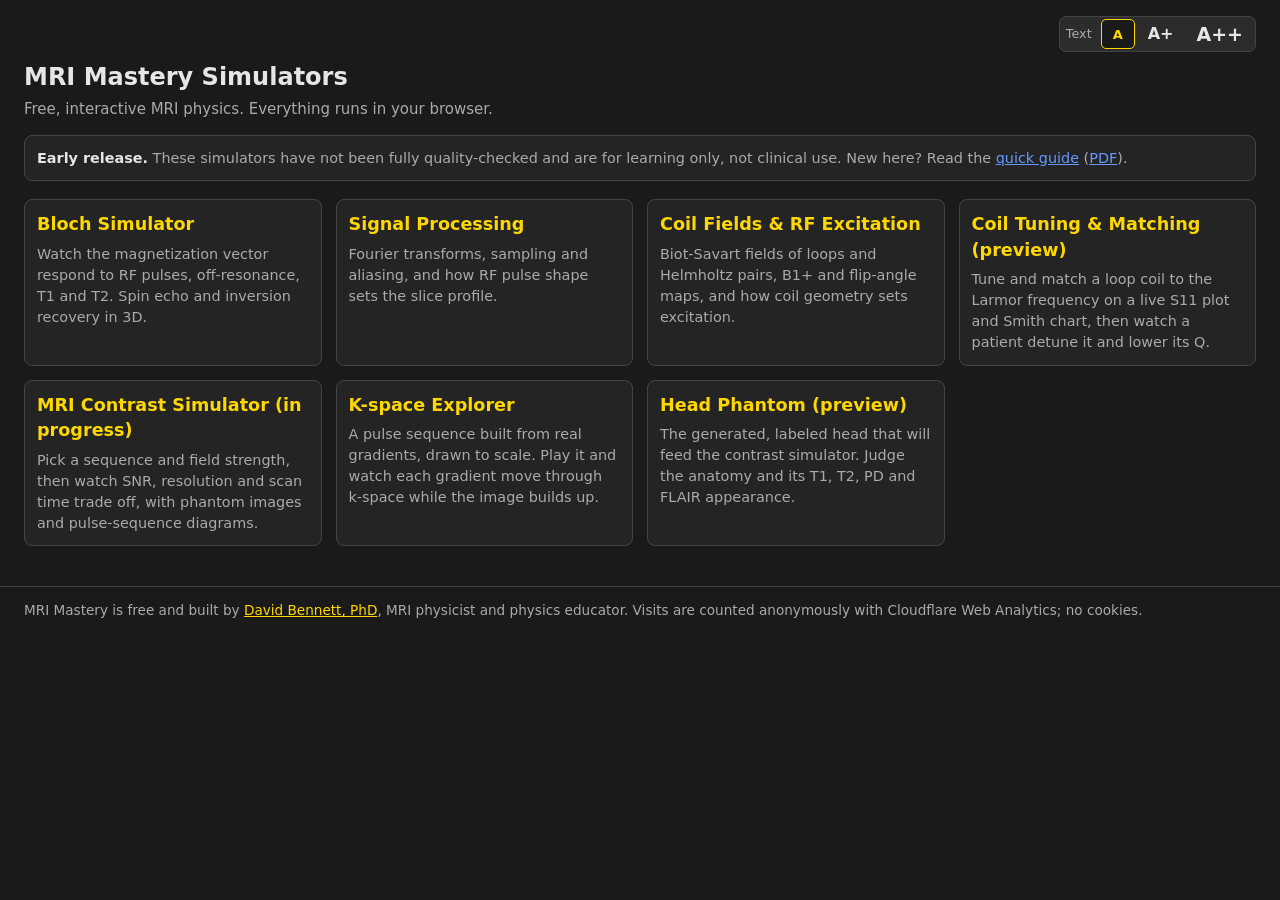
==== index.html @ 72ff18ae "Count visits with Cloudflare Web Analytics (cookieless) and say so in the footer Co-Authored-By: Cla" ====
<!doctype html>
<html lang="en">
<head>
<meta charset="utf-8">
<meta name="viewport" content="width=device-width, initial-scale=1">
<title>MRI Mastery: Free Interactive MRI Physics Simulators</title>
<meta name="description" content="Free, browser-based MRI physics simulators for students, technologists and residents: Bloch equations, k-space, contrast, signal processing, RF coils and coil tuning. No sign-in.">
<link rel="canonical" href="https://mrimastery.com/">
<meta name="author" content="David Bennett, PhD">
<meta property="og:type" content="website">
<meta property="og:site_name" content="MRI Mastery">
<meta property="og:title" content="MRI Mastery: Free Interactive MRI Physics Simulators">
<meta property="og:description" content="Free, browser-based MRI physics simulators for students, technologists and residents: Bloch equations, k-space, contrast, signal processing, RF coils and coil tuning. No sign-in.">
<meta property="og:url" content="https://mrimastery.com/">
<meta property="og:image" content="https://mrimastery.com/shared/og-image.png">
<meta name="twitter:card" content="summary_large_image">
<link rel="stylesheet" href="shared/style.css">
<style>
  .cards { display: grid; grid-template-columns: repeat(auto-fit, minmax(260px, 1fr)); gap: 14px; margin-top: 18px; }
  .card { display: block; text-decoration: none; color: var(--text); }
  .card:hover, .card:focus-visible { border-color: var(--accent); outline: none; }
  .card h2 { margin: 0 0 6px; font-size: 1.1rem; color: var(--accent); }
  .card p { margin: 0; color: var(--muted); font-size: .9rem; }
</style>
<script src="shared/text-size.js"></script>
</head>
<body>
<main>
  <h1>MRI Mastery Simulators</h1>
  <p class="sub">Free, interactive MRI physics. Everything runs in your browser.</p>
  <p class="panel" style="margin-top:14px;font-size:.9rem;color:var(--muted)"><strong style="color:var(--text)">Early release.</strong> These simulators have not been fully quality-checked and are for learning only, not clinical use. New here? Read the <a href="guide/">quick guide</a> (<a href="guide/MRI-Mastery-Quick-Guide.pdf">PDF</a>).</p>
  <div class="cards">
    <a class="panel card" href="bloch/">
      <h2>Bloch Simulator</h2>
      <p>Watch the magnetization vector respond to RF pulses, off-resonance, T1 and T2. Spin echo and inversion recovery in 3D.</p>
    </a>
    <a class="panel card" href="signal/">
      <h2>Signal Processing</h2>
      <p>Fourier transforms, sampling and aliasing, and how RF pulse shape sets the slice profile.</p>
    </a>
    <a class="panel card" href="coil/">
      <h2>Coil Fields &amp; RF Excitation</h2>
      <p>Biot-Savart fields of loops and Helmholtz pairs, B1+ and flip-angle maps, and how coil geometry sets excitation.</p>
    </a>
    <a class="panel card" href="tuning/">
      <h2>Coil Tuning &amp; Matching (preview)</h2>
      <p>Tune and match a loop coil to the Larmor frequency on a live S11 plot and Smith chart, then watch a patient detune it and lower its Q.</p>
    </a>
    <a class="panel card" href="contrast/">
      <h2>MRI Contrast Simulator (in progress)</h2>
      <p>Pick a sequence and field strength, then watch SNR, resolution and scan time trade off, with phantom images and pulse-sequence diagrams.</p>
    </a>
    <a class="panel card" href="kspace/">
      <h2>K-space Explorer</h2>
      <p>A pulse sequence built from real gradients, drawn to scale. Play it and watch each gradient move through k-space while the image builds up.</p>
    </a>
    <a class="panel card" href="phantom/">
      <h2>Head Phantom (preview)</h2>
      <p>The generated, labeled head that will feed the contrast simulator. Judge the anatomy and its T1, T2, PD and FLAIR appearance.</p>
    </a>
  </div>
</main>
<footer class="site-foot">MRI Mastery is free and built by <a href="https://davidbennettphd.com" rel="author">David Bennett, PhD</a>, MRI physicist and physics educator. Visits are counted anonymously with Cloudflare Web Analytics; no cookies.</footer>
<!-- Cloudflare Web Analytics --><script type='module' src='https://static.cloudflareinsights.com/beacon.min.js' data-cf-beacon='{"token": "229a572cb7644dedbb333b9e00e8141d"}'></script><!-- End Cloudflare Web Analytics -->
</body>
</html>
---- shared/style.css ----
:root {
  --bg: #1a1a1a; --panel: #242424; --border: #444; --text: #e6e6e6; --muted: #aaa;
  --accent: #FFD700; --blue: #6699FF; --green: #66DD66; --red: #FF6666; --warn: #FFAA44;
}
html { font-size: calc(16px * var(--ts, 1)); }
* { box-sizing: border-box; }
body { margin: 0; background: var(--bg); color: var(--text);
       font: calc(15px * var(--ts, 1))/1.45 system-ui, -apple-system, "Segoe UI", sans-serif; }
main { max-width: 2560px; margin: 0 auto; padding: 16px 24px; }
a { color: var(--blue); }
nav.crumb { font-size: .85rem; margin-bottom: 8px; }
h1 { font-size: 1.5rem; margin: 0 0 4px; }
h2 { font-size: 1.15rem; margin: 22px 0 8px; }
p.sub { color: var(--muted); margin: 0 0 14px; }
.panel { background: var(--panel); border: 1px solid var(--border); border-radius: 8px; padding: 12px; }
.controls { display: grid; grid-template-columns: repeat(auto-fit, minmax(190px, 1fr)); gap: 12px; margin: 10px 0; }
.controls label { display: block; font-size: .85rem; color: var(--muted); }
.controls label span.v { float: right; color: var(--text); }
select, input[type=range], input[type=number] { width: 100%; }
select, input[type=number] { background: var(--bg); color: var(--text); border: 1px solid var(--border);
       border-radius: 4px; padding: 5px; font-size: .95rem; }
input:disabled { opacity: .5; }
select:focus-visible, input:focus-visible, button:focus-visible { outline: 2px solid var(--accent); outline-offset: 2px; }
.check { display: flex; align-items: center; gap: 8px; margin: 8px 0; }
.check input { width: auto; }
.metrics { display: grid; grid-template-columns: repeat(auto-fit, minmax(200px, 1fr)); gap: 12px; margin: 10px 0; }
.metric .label { color: var(--muted); font-size: .85rem; }
.metric .value { font-size: 1.4rem; font-variant-numeric: tabular-nums; }
.grid2 { display: grid; grid-template-columns: 1fr 1fr; gap: 12px; margin-top: 10px; }
.grid3 { display: grid; grid-template-columns: repeat(3, 1fr); gap: 12px; margin-top: 10px; }
@media (max-width: 900px) { .grid2, .grid3 { grid-template-columns: 1fr; } }
.plot { height: 380px; }
.plot.tall { height: 430px; }
.caption { color: var(--muted); font-size: .85rem; margin: 8px 0; }
.alert { border: 1px solid var(--red); background: rgba(255,102,102,.12); border-radius: 6px; padding: 8px 12px; margin: 8px 0; }
.info { border: 1px solid var(--blue); background: rgba(102,153,255,.12); border-radius: 6px; padding: 8px 12px; margin: 8px 0; }
.note { border: 1px solid var(--border); border-radius: 6px; padding: 8px 12px; margin-top: 8px; }
hr { border: 0; border-top: 1px solid var(--border); margin: 24px 0 0; }
[hidden] { display: none !important; }

/* Sidebar + content layout, tabs, buttons, details */
.with-sidebar { display: grid; grid-template-columns: 290px 1fr; gap: 16px; align-items: start; }
@media (max-width: 900px) { .with-sidebar { grid-template-columns: 1fr; } }
.sidebar h2 { margin: 0 0 6px; font-size: 1.05rem; }
.sidebar label { display: block; font-size: .85rem; color: var(--muted); margin-top: 10px; }
.sidebar label span.v { float: right; color: var(--text); }
.tabs { display: flex; gap: 4px; border-bottom: 1px solid var(--border); margin-bottom: 12px; }
.tabs button { background: none; border: 0; color: var(--muted); padding: 8px 14px; font: inherit; cursor: pointer;
               border-bottom: 2px solid transparent; }
.tabs button[aria-selected="true"] { color: var(--accent); border-bottom-color: var(--accent); }
button.btn { background: var(--panel); color: var(--text); border: 1px solid var(--border); border-radius: 4px;
             padding: 5px 10px; font: inherit; cursor: pointer; }
button.btn:hover:not(:disabled) { border-color: var(--accent); }
button.btn:disabled { opacity: .45; cursor: default; }
.btnrow { display: flex; flex-wrap: wrap; gap: 8px; margin: 6px 0; }
.pair { display: grid; grid-template-columns: 1fr 1fr; gap: 10px; }
details { border: 1px solid var(--border); border-radius: 6px; padding: 8px 12px; margin: 10px 0; background: var(--panel); }
details summary { cursor: pointer; }
.eq { font-family: Georgia, "Times New Roman", serif; font-size: 1.05rem; margin: 8px 0; padding-left: 12px; }
.warn { border: 1px solid var(--warn); background: rgba(255,170,68,.12); border-radius: 6px; padding: 8px 12px; margin: 8px 0; }
.stack > div { margin-bottom: 12px; }
.radio { display: flex; gap: 14px; flex-wrap: wrap; margin: 8px 0; }
.radio label { display: flex; gap: 6px; align-items: center; color: var(--text); }
.radio input { width: auto; }

/* site footer: who built the simulators */
.site-foot { max-width: 2560px; margin: 24px auto 0; padding: 14px 24px 22px; border-top: 1px solid var(--border); color: var(--muted); font-size: .85rem; }
.site-foot a { color: var(--accent); }
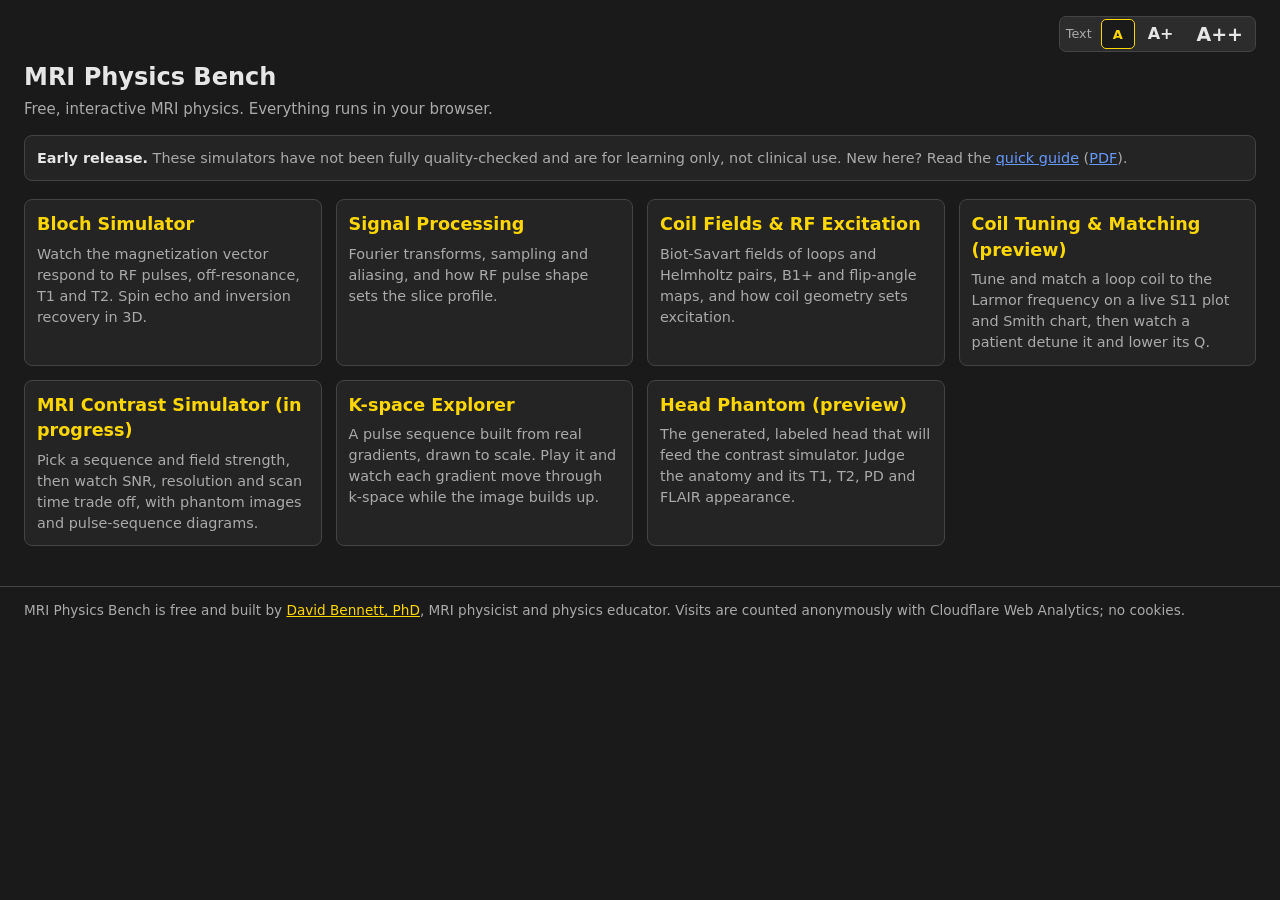
==== commit 7c69b971: "Rename MRI Mastery to MRI Physics Bench (mriphysicsbench.com) Name, page titles, social tags, footer" ====
--- a/index.html
+++ b/index.html
@@ -3,16 +3,16 @@
 <head>
 <meta charset="utf-8">
 <meta name="viewport" content="width=device-width, initial-scale=1">
-<title>MRI Mastery: Free Interactive MRI Physics Simulators</title>
+<title>MRI Physics Bench: Free Interactive MRI Physics Simulators</title>
 <meta name="description" content="Free, browser-based MRI physics simulators for students, technologists and residents: Bloch equations, k-space, contrast, signal processing, RF coils and coil tuning. No sign-in.">
-<link rel="canonical" href="https://mrimastery.com/">
+<link rel="canonical" href="https://mriphysicsbench.com/">
 <meta name="author" content="David Bennett, PhD">
 <meta property="og:type" content="website">
-<meta property="og:site_name" content="MRI Mastery">
-<meta property="og:title" content="MRI Mastery: Free Interactive MRI Physics Simulators">
+<meta property="og:site_name" content="MRI Physics Bench">
+<meta property="og:title" content="MRI Physics Bench: Free Interactive MRI Physics Simulators">
 <meta property="og:description" content="Free, browser-based MRI physics simulators for students, technologists and residents: Bloch equations, k-space, contrast, signal processing, RF coils and coil tuning. No sign-in.">
-<meta property="og:url" content="https://mrimastery.com/">
-<meta property="og:image" content="https://mrimastery.com/shared/og-image.png">
+<meta property="og:url" content="https://mriphysicsbench.com/">
+<meta property="og:image" content="https://mriphysicsbench.com/shared/og-image.png">
 <meta name="twitter:card" content="summary_large_image">
 <link rel="stylesheet" href="shared/style.css">
 <style>
@@ -26,7 +26,7 @@
 </head>
 <body>
 <main>
-  <h1>MRI Mastery Simulators</h1>
+  <h1>MRI Physics Bench</h1>
   <p class="sub">Free, interactive MRI physics. Everything runs in your browser.</p>
   <p class="panel" style="margin-top:14px;font-size:.9rem;color:var(--muted)"><strong style="color:var(--text)">Early release.</strong> These simulators have not been fully quality-checked and are for learning only, not clinical use. New here? Read the <a href="guide/">quick guide</a> (<a href="guide/MRI-Mastery-Quick-Guide.pdf">PDF</a>).</p>
   <div class="cards">
@@ -60,7 +60,7 @@
     </a>
   </div>
 </main>
-<footer class="site-foot">MRI Mastery is free and built by <a href="https://davidbennettphd.com" rel="author">David Bennett, PhD</a>, MRI physicist and physics educator. Visits are counted anonymously with Cloudflare Web Analytics; no cookies.</footer>
+<footer class="site-foot">MRI Physics Bench is free and built by <a href="https://davidbennettphd.com" rel="author">David Bennett, PhD</a>, MRI physicist and physics educator. Visits are counted anonymously with Cloudflare Web Analytics; no cookies.</footer>
 <!-- Cloudflare Web Analytics --><script type='module' src='https://static.cloudflareinsights.com/beacon.min.js' data-cf-beacon='{"token": "229a572cb7644dedbb333b9e00e8141d"}'></script><!-- End Cloudflare Web Analytics -->
 </body>
 </html>
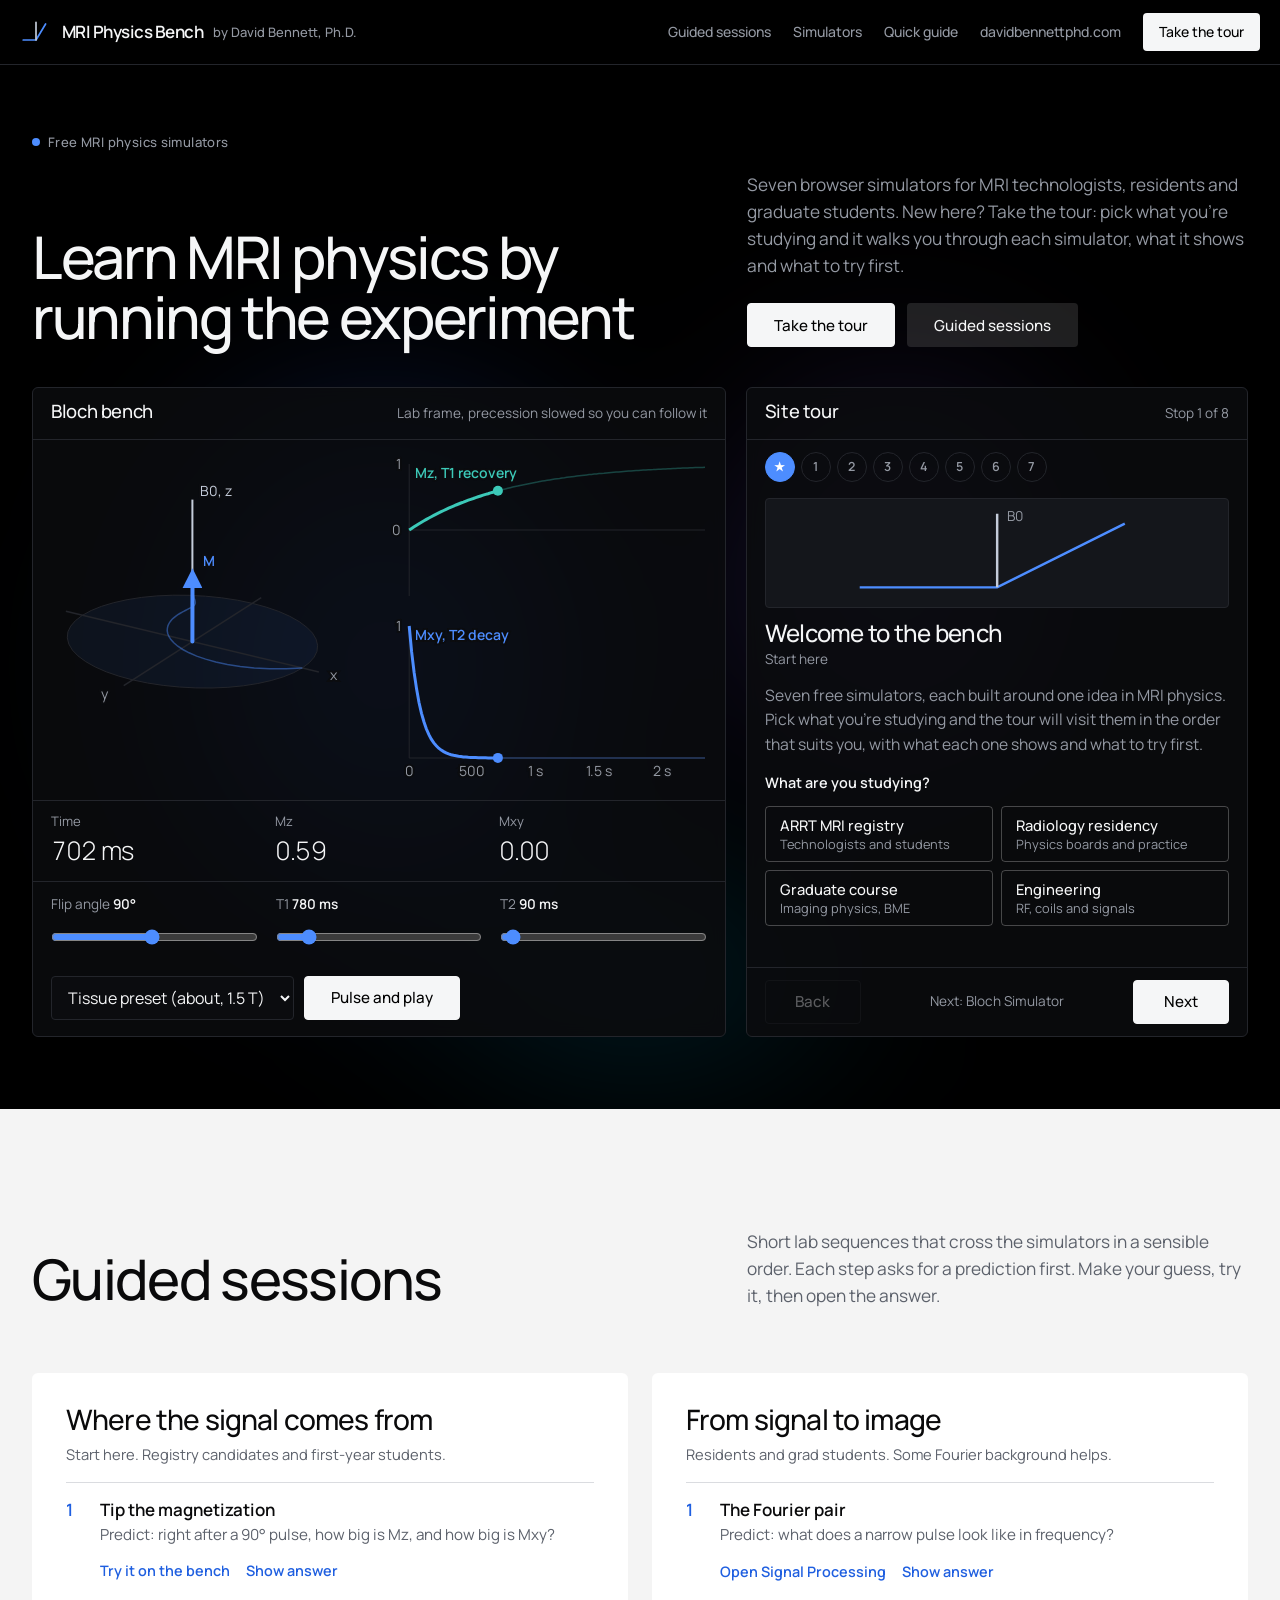
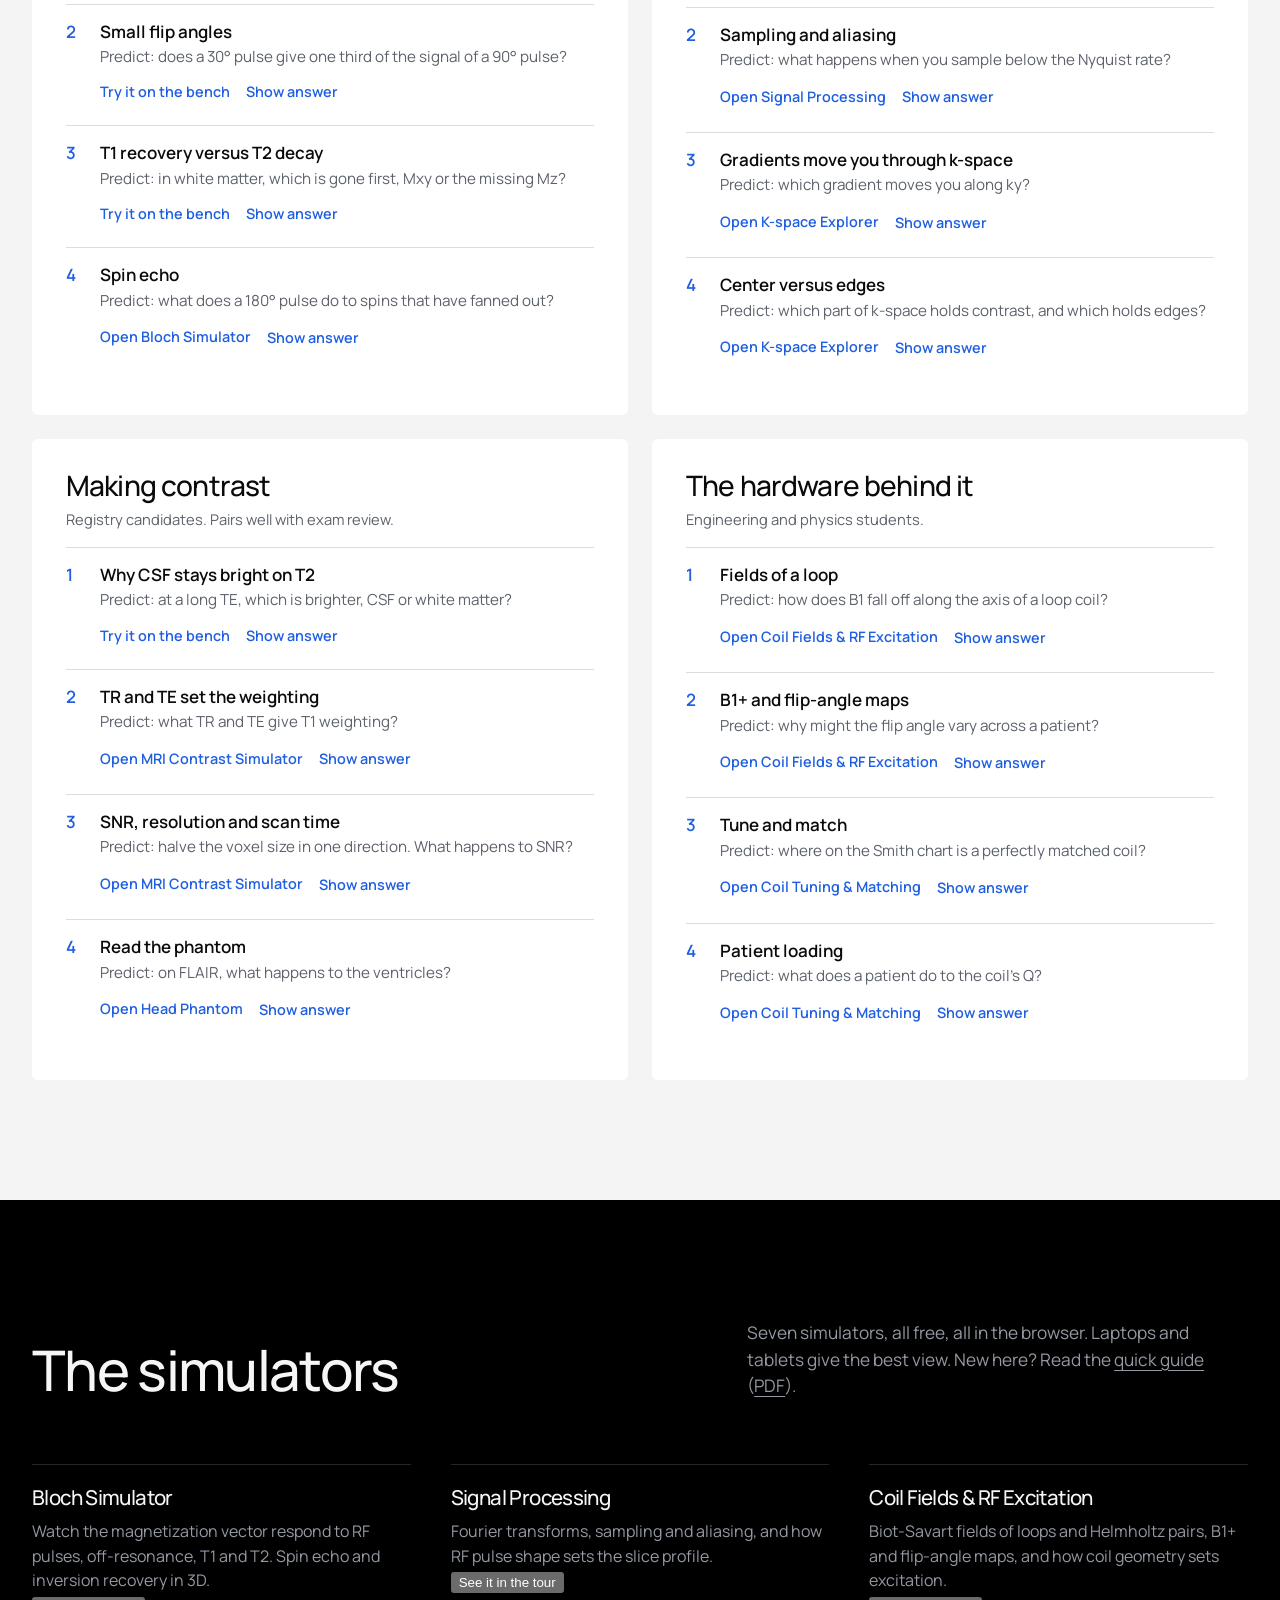
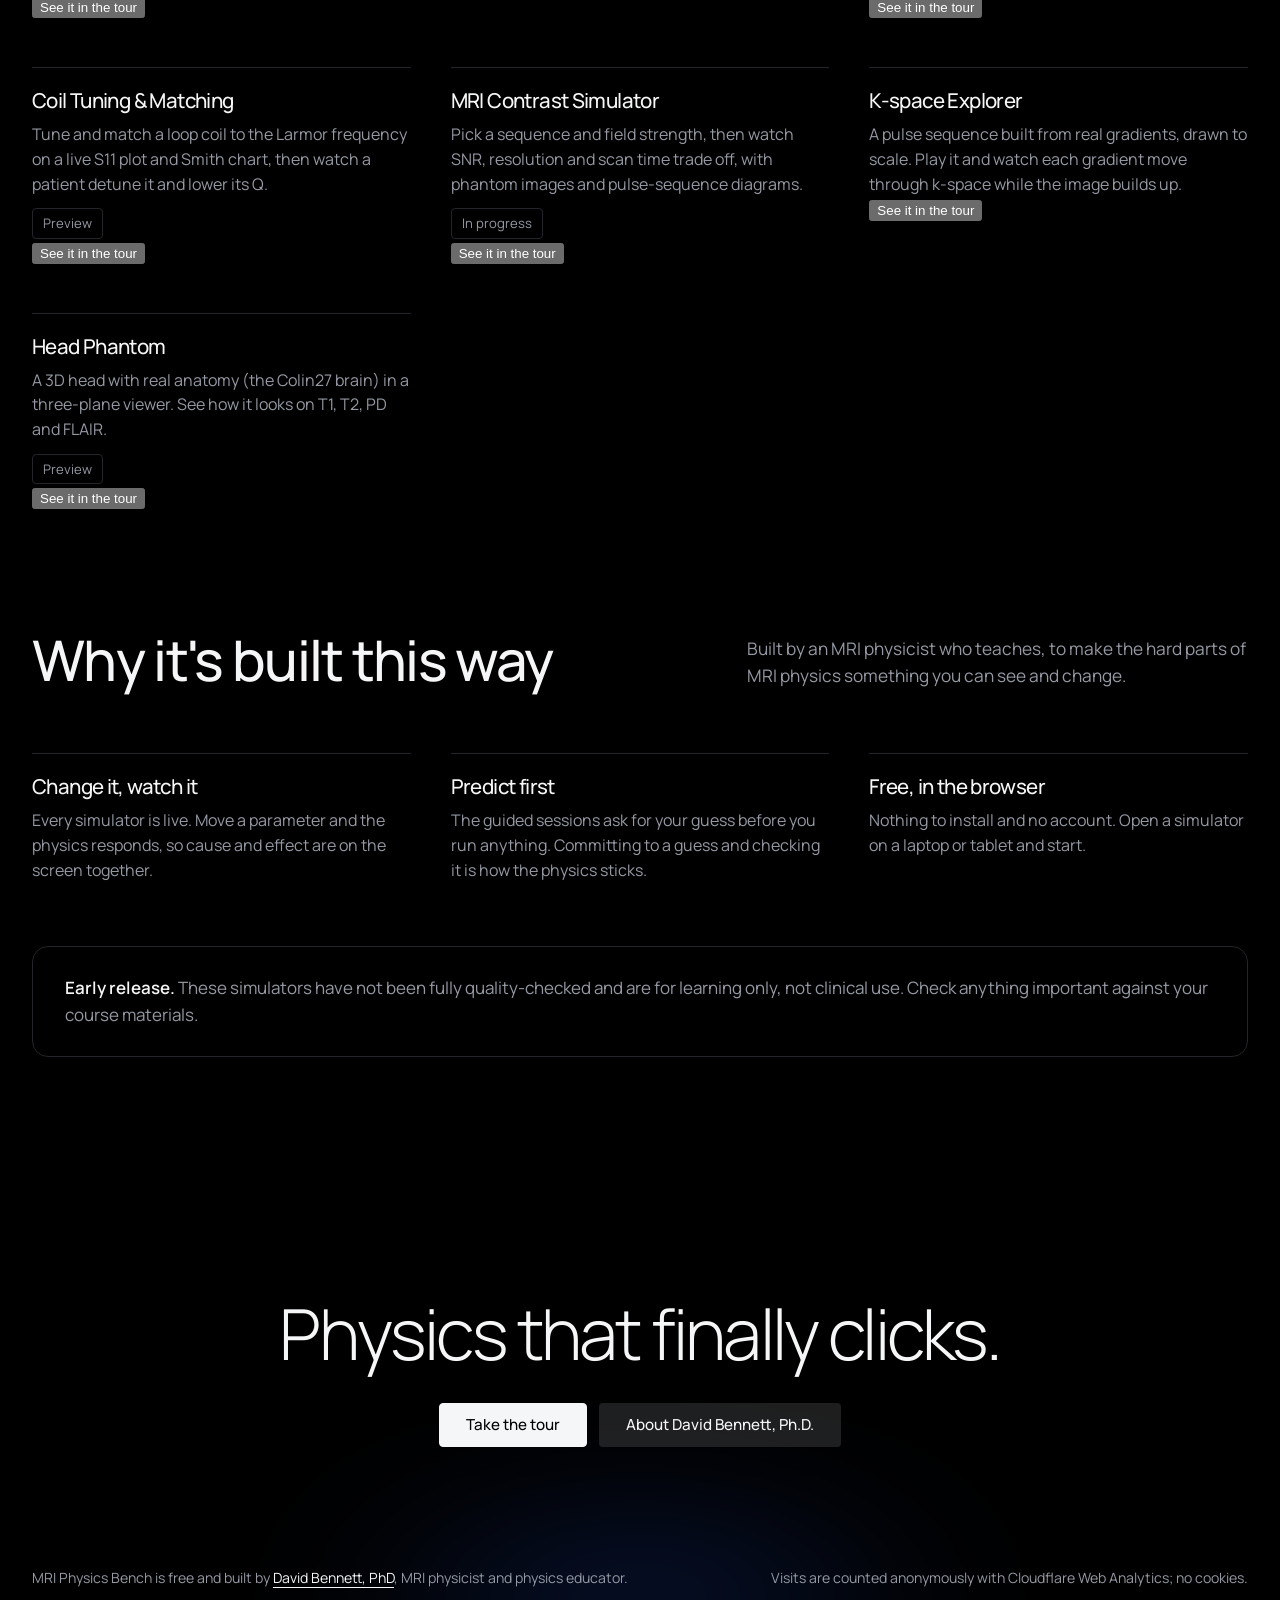
==== commit d3af6c4c: "New home page with a site tour; shared header on every page; quick guide renamed - index.html: the n" ====
--- a/index.html
+++ b/index.html
@@ -4,63 +4,124 @@
 <meta charset="utf-8">
 <meta name="viewport" content="width=device-width, initial-scale=1">
 <title>MRI Physics Bench: Free Interactive MRI Physics Simulators</title>
-<meta name="description" content="Free, browser-based MRI physics simulators for students, technologists and residents: Bloch equations, k-space, contrast, signal processing, RF coils and coil tuning. No sign-in.">
+<meta name="description" content="Free, browser-based MRI physics simulators for students, technologists and residents: Bloch equations, k-space, contrast, signal processing, RF coils and coil tuning, with a guided tour. No sign-in.">
 <link rel="canonical" href="https://mriphysicsbench.com/">
 <meta name="author" content="David Bennett, PhD">
+<meta name="theme-color" content="#000000">
 <meta property="og:type" content="website">
 <meta property="og:site_name" content="MRI Physics Bench">
 <meta property="og:title" content="MRI Physics Bench: Free Interactive MRI Physics Simulators">
-<meta property="og:description" content="Free, browser-based MRI physics simulators for students, technologists and residents: Bloch equations, k-space, contrast, signal processing, RF coils and coil tuning. No sign-in.">
+<meta property="og:description" content="Free, browser-based MRI physics simulators for students, technologists and residents: Bloch equations, k-space, contrast, signal processing, RF coils and coil tuning, with a guided tour. No sign-in.">
 <meta property="og:url" content="https://mriphysicsbench.com/">
 <meta property="og:image" content="https://mriphysicsbench.com/shared/og-image.png">
 <meta name="twitter:card" content="summary_large_image">
-<link rel="stylesheet" href="shared/style.css">
-<style>
-  .cards { display: grid; grid-template-columns: repeat(auto-fit, minmax(260px, 1fr)); gap: 14px; margin-top: 18px; }
-  .card { display: block; text-decoration: none; color: var(--text); }
-  .card:hover, .card:focus-visible { border-color: var(--accent); outline: none; }
-  .card h2 { margin: 0 0 6px; font-size: 1.1rem; color: var(--accent); }
-  .card p { margin: 0; color: var(--muted); font-size: .9rem; }
-</style>
-<script src="shared/text-size.js"></script>
+<link rel="preload" href="shared/fonts/manrope-latin-wght.woff2" as="font" type="font/woff2" crossorigin>
+<link rel="stylesheet" href="shared/brand.css">
+<link rel="stylesheet" href="home/home.css">
 </head>
 <body>
+<header class="site-top fixed"><div class="site-top-in">
+  <a class="site-brand" href="./"><svg viewBox="0 0 40 32" aria-hidden="true"><path d="M4 26 L20 26 L32 6" fill="none" stroke="#4D8DFF" stroke-width="2.1" stroke-linecap="round" stroke-linejoin="round"/><path d="M20 26 L20 4" fill="none" stroke="#C4CCDA" stroke-width="2.1" stroke-linecap="round"/></svg>MRI Physics Bench <small>by David Bennett, Ph.D.</small></a>
+  <nav aria-label="Main">
+    <a class="site-mid" href="#sessions">Guided sessions</a>
+    <a class="site-opt" href="#modules">Simulators</a>
+    <a class="site-opt" href="guide/">Quick guide</a>
+    <a class="site-opt" href="https://davidbennettphd.com">davidbennettphd.com</a>
+    <a class="site-pill" href="#tour">Take the tour</a>
+  </nav>
+</div></header>
+
+<header class="hero" id="bench-top"><div class="wrap">
+  <p class="label">Free MRI physics simulators</p>
+  <div class="head">
+    <h1>Learn MRI physics by running the experiment</h1>
+    <div>
+      <p class="lede">Seven browser simulators for MRI technologists, residents and graduate students. New here? Take the tour: pick what you're studying and it walks you through each simulator, what it shows and what to try first.</p>
+      <div class="cta"><a class="pill" href="#tour">Take the tour</a><a class="pill line" href="#sessions">Guided sessions</a></div>
+    </div>
+  </div>
+  <div class="bench">
+    <section class="panel" aria-labelledby="bh">
+      <div class="phead"><h2 id="bh">Bloch bench</h2><span>Lab frame, precession slowed so you can follow it</span></div>
+      <div class="fig" id="fig"><svg id="sv" role="img" aria-label="Magnetization vector after an RF pulse, with Mz and Mxy over time"></svg></div>
+      <div class="read">
+        <div>Time<b id="rt">0 ms</b></div><div>Mz<b id="rz">1.00</b></div><div>Mxy<b id="rxy">0.00</b></div>
+      </div>
+      <div class="ctl">
+        <div><label for="fa">Flip angle <output id="fao">90°</output></label><input type="range" id="fa" min="5" max="180" step="5" value="90"></div>
+        <div><label for="t1">T1 <output id="t1o">780 ms</output></label><input type="range" id="t1" min="200" max="4500" step="10" value="780"></div>
+        <div><label for="t2">T2 <output id="t2o">90 ms</output></label><input type="range" id="t2" min="20" max="2500" step="5" value="90"></div>
+        <div class="row">
+          <select id="ps" aria-label="Tissue preset">
+            <option value="">Tissue preset (about, 1.5 T)</option>
+            <option value="780,90">White matter</option>
+            <option value="1100,100">Gray matter</option>
+            <option value="260,80">Fat</option>
+            <option value="4000,2000">CSF</option>
+          </select>
+          <button class="pill" id="play" type="button">Pulse and play</button>
+        </div>
+      </div>
+    </section>
+
+    <section class="panel tour" id="tour" aria-labelledby="gh">
+      <div class="phead"><h2 id="gh">Site tour</h2><span id="tc">Stop 1 of 8</span></div>
+      <div class="dots" id="dots" aria-label="Tour stops"></div>
+      <div class="stop" id="stop" aria-live="polite"><p>The tour needs JavaScript. You can still open each simulator from the list below.</p></div>
+      <div class="benchnote" id="bn"></div>
+      <div class="nav2"><button class="back" id="prev" type="button">Back</button><span id="nx"></span><button id="next" type="button">Next</button></div>
+    </section>
+  </div>
+</div></header>
+
 <main>
-  <h1>MRI Physics Bench</h1>
-  <p class="sub">Free, interactive MRI physics. Everything runs in your browser.</p>
-  <p class="panel" style="margin-top:14px;font-size:.9rem;color:var(--muted)"><strong style="color:var(--text)">Early release.</strong> These simulators have not been fully quality-checked and are for learning only, not clinical use. New here? Read the <a href="guide/">quick guide</a> (<a href="guide/MRI-Mastery-Quick-Guide.pdf">PDF</a>).</p>
-  <div class="cards">
-    <a class="panel card" href="bloch/">
-      <h2>Bloch Simulator</h2>
-      <p>Watch the magnetization vector respond to RF pulses, off-resonance, T1 and T2. Spin echo and inversion recovery in 3D.</p>
-    </a>
-    <a class="panel card" href="signal/">
-      <h2>Signal Processing</h2>
-      <p>Fourier transforms, sampling and aliasing, and how RF pulse shape sets the slice profile.</p>
-    </a>
-    <a class="panel card" href="coil/">
-      <h2>Coil Fields &amp; RF Excitation</h2>
-      <p>Biot-Savart fields of loops and Helmholtz pairs, B1+ and flip-angle maps, and how coil geometry sets excitation.</p>
-    </a>
-    <a class="panel card" href="tuning/">
-      <h2>Coil Tuning &amp; Matching (preview)</h2>
-      <p>Tune and match a loop coil to the Larmor frequency on a live S11 plot and Smith chart, then watch a patient detune it and lower its Q.</p>
-    </a>
-    <a class="panel card" href="contrast/">
-      <h2>MRI Contrast Simulator (in progress)</h2>
-      <p>Pick a sequence and field strength, then watch SNR, resolution and scan time trade off, with phantom images and pulse-sequence diagrams.</p>
-    </a>
-    <a class="panel card" href="kspace/">
-      <h2>K-space Explorer</h2>
-      <p>A pulse sequence built from real gradients, drawn to scale. Play it and watch each gradient move through k-space while the image builds up.</p>
-    </a>
-    <a class="panel card" href="phantom/">
-      <h2>Head Phantom (preview)</h2>
-      <p>The generated, labeled head that will feed the contrast simulator. Judge the anatomy and its T1, T2, PD and FLAIR appearance.</p>
-    </a>
+<section class="sec light" id="sessions"><div class="wrap">
+  <div class="sec-head">
+    <h2>Guided sessions</h2>
+    <p class="lede">Short lab sequences that cross the simulators in a sensible order. Each step asks for a prediction first. Make your guess, try it, then open the answer.</p>
   </div>
+  <div class="sessions" id="sl"></div>
+</div></section>
+
+<section class="sec" id="modules"><div class="wrap">
+  <div class="sec-head">
+    <h2>The simulators</h2>
+    <p class="lede">Seven simulators, all free, all in the browser. Laptops and tablets give the best view. New here? Read the <a href="guide/">quick guide</a> (<a href="guide/MRI-Physics-Bench-Quick-Guide.pdf">PDF</a>).</p>
+  </div>
+  <div class="grid">
+    <div class="mcard"><a href="bloch/"><h3>Bloch Simulator</h3><p>Watch the magnetization vector respond to RF pulses, off-resonance, T1 and T2. Spin echo and inversion recovery in 3D.</p></a><button class="tb" type="button" data-stop="bloch">See it in the tour</button></div>
+    <div class="mcard"><a href="signal/"><h3>Signal Processing</h3><p>Fourier transforms, sampling and aliasing, and how RF pulse shape sets the slice profile.</p></a><button class="tb" type="button" data-stop="signal">See it in the tour</button></div>
+    <div class="mcard"><a href="coil/"><h3>Coil Fields &amp; RF Excitation</h3><p>Biot-Savart fields of loops and Helmholtz pairs, B1+ and flip-angle maps, and how coil geometry sets excitation.</p></a><button class="tb" type="button" data-stop="coil">See it in the tour</button></div>
+    <div class="mcard"><a href="tuning/"><h3>Coil Tuning &amp; Matching</h3><p>Tune and match a loop coil to the Larmor frequency on a live S11 plot and Smith chart, then watch a patient detune it and lower its Q.</p></a><span class="tag">Preview</span><br><button class="tb" type="button" data-stop="tuning">See it in the tour</button></div>
+    <div class="mcard"><a href="contrast/"><h3>MRI Contrast Simulator</h3><p>Pick a sequence and field strength, then watch SNR, resolution and scan time trade off, with phantom images and pulse-sequence diagrams.</p></a><span class="tag">In progress</span><br><button class="tb" type="button" data-stop="contrast">See it in the tour</button></div>
+    <div class="mcard"><a href="kspace/"><h3>K-space Explorer</h3><p>A pulse sequence built from real gradients, drawn to scale. Play it and watch each gradient move through k-space while the image builds up.</p></a><button class="tb" type="button" data-stop="kspace">See it in the tour</button></div>
+    <div class="mcard"><a href="phantom/"><h3>Head Phantom</h3><p>A 3D head with real anatomy (the Colin27 brain) in a three-plane viewer. See how it looks on T1, T2, PD and FLAIR.</p></a><span class="tag">Preview</span><br><button class="tb" type="button" data-stop="phantom">See it in the tour</button></div>
+  </div>
+</div></section>
+
+<section class="sec" style="padding-top:0"><div class="wrap">
+  <div class="sec-head">
+    <h2>Why it's built this way</h2>
+    <p class="lede">Built by an MRI physicist who teaches, to make the hard parts of MRI physics something you can see and change.</p>
+  </div>
+  <div class="how">
+    <div><h3>Change it, watch it</h3><p>Every simulator is live. Move a parameter and the physics responds, so cause and effect are on the screen together.</p></div>
+    <div><h3>Predict first</h3><p>The guided sessions ask for your guess before you run anything. Committing to a guess and checking it is how the physics sticks.</p></div>
+    <div><h3>Free, in the browser</h3><p>Nothing to install and no account. Open a simulator on a laptop or tablet and start.</p></div>
+  </div>
+  <p class="warn"><b>Early release.</b> These simulators have not been fully quality-checked and are for learning only, not clinical use. Check anything important against your course materials.</p>
+</div></section>
 </main>
-<footer class="site-foot">MRI Physics Bench is free and built by <a href="https://davidbennettphd.com" rel="author">David Bennett, PhD</a>, MRI physicist and physics educator. Visits are counted anonymously with Cloudflare Web Analytics; no cookies.</footer>
+
+<footer><div class="wrap">
+  <h2>Physics that finally clicks.</h2>
+  <div class="cta"><a class="pill" href="#tour">Take the tour</a><a class="pill line" href="https://davidbennettphd.com" rel="author">About David Bennett, Ph.D.</a></div>
+  <div class="foot">
+    <span>MRI Physics Bench is free and built by <a href="https://davidbennettphd.com" rel="author">David Bennett, PhD</a>, MRI physicist and physics educator.</span>
+    <span>Visits are counted anonymously with Cloudflare Web Analytics; no cookies.</span>
+  </div>
+</div></footer>
+<script type="module" src="home/home.js"></script>
 <!-- Cloudflare Web Analytics --><script type='module' src='https://static.cloudflareinsights.com/beacon.min.js' data-cf-beacon='{"token": "229a572cb7644dedbb333b9e00e8141d"}'></script><!-- End Cloudflare Web Analytics -->
 </body>
 </html>
--- a/shared/brand.css
+++ b/shared/brand.css
@@ -0,0 +1,45 @@
+/*
+ * Site-wide brand: the Manrope font, the slim header and the footer shared by the home page and every simulator page.
+ * Matches davidbennettphd.com (black bar, Manrope, electric blue #4D8DFF). Self-contained: it does not rely on the
+ * simulator pages' own variables, so it looks the same everywhere. Manrope is served from shared/fonts (SIL OFL 1.1,
+ * licence in shared/fonts/Manrope-OFL.txt).
+ */
+@font-face {
+  font-family: "Manrope";
+  src: url("fonts/manrope-latin-wght.woff2") format("woff2-variations"), url("fonts/manrope-latin-wght.woff2") format("woff2");
+  font-weight: 200 800;
+  font-style: normal;
+  font-display: swap;
+}
+
+.site-top { background: #000; border-bottom: 1px solid #23252B; color: #F5F6F7;
+  font: 500 15px/1.4 Manrope, "Helvetica Neue", Arial, system-ui, sans-serif; }
+.site-top.fixed { position: fixed; top: 0; left: 0; right: 0; z-index: 20;
+  background: color-mix(in srgb, #000 72%, transparent); -webkit-backdrop-filter: blur(14px); backdrop-filter: blur(14px); }
+.site-top-in { max-width: 1280px; margin: 0 auto; padding: 8px max(20px, env(safe-area-inset-left)); min-height: 56px;
+  display: flex; align-items: center; gap: 6px 24px; flex-wrap: wrap; }
+.site-top.fixed .site-top-in { min-height: 64px; }
+/* simulator pages span up to 2560px with 24px sides; line the header up with them */
+.site-top:not(.fixed) .site-top-in { max-width: 2560px; padding-left: 24px; padding-right: 24px; }
+.site-brand { display: inline-flex; align-items: center; gap: 10px; margin-right: auto; color: #F5F6F7; text-decoration: none;
+  font-weight: 600; font-size: 17px; letter-spacing: -.03em; white-space: nowrap; }
+.site-brand svg { width: 32px; height: 26px; flex: none; }
+.site-brand small { font-weight: 500; font-size: 13px; color: #9499A3; letter-spacing: 0; }
+.site-top nav { display: flex; flex-wrap: wrap; align-items: center; gap: 2px 22px; }
+.site-top nav a { color: #9499A3; text-decoration: none; font-size: 14px; padding: 10px 0; white-space: nowrap; }
+.site-top nav a:hover, .site-top nav a[aria-current="page"] { color: #F5F6F7; }
+.site-top nav a.site-pill { color: #000; background: #F5F6F7; border-radius: 4px; padding: 0 16px; min-height: 38px;
+  display: inline-flex; align-items: center; font-weight: 500; }
+.site-top nav a.site-pill:hover { background: #fff; }
+.site-top a:focus-visible { outline: 2px solid #4D8DFF; outline-offset: 3px; border-radius: 4px; }
+@media (max-width: 760px) {
+  .site-brand small, .site-top nav a.site-opt { display: none; }
+  .site-top nav { gap: 2px 16px; }
+}
+@media (max-width: 420px) { .site-top nav a.site-mid { display: none; } }
+@media print { .site-top { display: none; } }
+
+/* footer on simulator pages (the home page has its own) */
+.site-foot { font-family: Manrope, "Helvetica Neue", Arial, system-ui, sans-serif; }
+.site-foot .site-foot-links { display: block; margin-bottom: 4px; }
+.site-foot a { color: #4D8DFF; }
--- a/home/home.css
+++ b/home/home.css
@@ -0,0 +1,126 @@
+/* Home page styles. Matches davidbennettphd.com; the header, footer font and Manrope @font-face are in shared/brand.css.
+   VOICE matches davidbennettphd.com: calm, dark, exact
+   IDEA the same instrument family as the personal site: black ground, the magnetization vector in electric blue, B0 in silver
+   PICTURE live Bloch bench beside the guide, under a soft blue glow like the personal site's hero
+   COLOUR black #000, surface #0B0C0F, ink #F5F6F7, muted #9499A3, signal blue #4D8DFF, silver #C4CCDA, teal #3CC9B8; one light #F4F4F4 band
+   TYPE Manrope throughout, weight 500 headings, tight tracking, as on the personal site
+   LAYOUT fixed blurred nav; left-aligned page head with dot label; bench 58% | guide 42%; sec-head rows (h2 left, lede right); phone stacks title, bench, guide */
+:root{color-scheme:dark;--bg:#000;--surface:#0B0C0F;--ink:#F5F6F7;--muted:#9499A3;--line:#23252B;--signal:#4D8DFF;--cool:#C4CCDA;--teal:#3CC9B8;--violet:#B094FF;
+ --card:var(--surface);--zone:#14161B;--mute:var(--muted);--cobt:var(--cool);--acc:var(--signal)}
+.light{--bg:#F4F4F4;--surface:#FFFFFF;--ink:#0A0A0B;--muted:#5C616B;--line:#DADCE0;--cool:#5B6474;--signal:#1F5FE0;--card:#fff;--zone:#EEF0F4;color-scheme:light}
+*{box-sizing:border-box;min-width:0}
+html{scroll-padding-top:84px}
+body{margin:0;background:var(--bg);color:var(--ink);font:17px/1.55 Manrope,"Helvetica Neue",Arial,system-ui,sans-serif;-webkit-font-smoothing:antialiased;overflow-x:clip}
+h1,h2,h3,p{margin:0}
+h1,h2,h3{font-weight:500;text-wrap:balance;letter-spacing:-.03em;line-height:1.05}
+a{color:inherit;text-underline-offset:4px}
+.wrap{max-width:1280px;margin:0 auto;padding:0 max(32px,env(safe-area-inset-left))}
+section,header.hero,footer{background:var(--bg);color:var(--ink)}
+a:focus-visible,button:focus-visible,input:focus-visible,select:focus-visible{outline:2px solid var(--signal);outline-offset:3px;border-radius:4px}
+.pill{display:inline-flex;align-items:center;justify-content:center;min-height:44px;font:500 .95rem Manrope,sans-serif;border-radius:4px;padding:0 26px;text-decoration:none;cursor:pointer;border:1px solid var(--ink);background:var(--ink);color:var(--bg)}
+.pill.line{background:color-mix(in srgb,var(--ink) 12%,transparent);color:var(--ink);border-color:transparent}
+/* hero */
+.hero{position:relative;overflow:hidden;padding:132px 0 72px}
+.hero::before{content:"";position:absolute;inset:0;pointer-events:none;filter:blur(80px);background:radial-gradient(30% 40% at 30% 60%,rgba(41,98,255,.5),transparent 72%),radial-gradient(24% 32% at 70% 52%,rgba(124,92,255,.26),transparent 72%),radial-gradient(30% 18% at 50% 88%,rgba(0,194,255,.18),transparent 72%)}
+.hero .wrap{position:relative}
+.label{display:flex;align-items:center;gap:8px;font-size:.82rem;font-weight:500;letter-spacing:.03em;color:var(--muted);margin-bottom:20px}
+.label::before{content:"";width:8px;height:8px;border-radius:50%;background:var(--signal)}
+.head{display:grid;grid-template-columns:minmax(0,1.3fr) minmax(0,1fr);gap:24px 64px;align-items:end;margin-bottom:40px}
+h1{font-size:clamp(2.2rem,4.6vw,3.8rem);letter-spacing:-.04em;line-height:1.02;max-width:18ch}
+.lede{color:var(--muted);max-width:56ch;font-size:1.08rem}
+.cta{display:flex;flex-wrap:wrap;gap:12px;margin-top:24px}
+.bench{display:grid;grid-template-columns:minmax(0,58fr) minmax(0,42fr);gap:20px;align-items:stretch}
+.panel{background:color-mix(in srgb,var(--surface) 86%,transparent);border:1px solid var(--line);border-radius:6px;display:flex;flex-direction:column;backdrop-filter:blur(8px)}
+.phead{display:flex;align-items:baseline;justify-content:space-between;flex-wrap:wrap;gap:4px 12px;padding:14px 18px;border-bottom:1px solid var(--line)}
+.phead h2{font-size:1.15rem;letter-spacing:-.02em}
+.phead span{font-size:.85rem;color:var(--muted)}
+.fig{position:relative;min-height:360px;flex:1}
+.fig>svg{position:absolute;inset:0;width:100%;height:100%}
+svg text{font:14px Manrope,sans-serif;fill:var(--muted);paint-order:stroke;stroke:var(--surface);stroke-width:4px}
+.read{display:grid;grid-template-columns:repeat(3,minmax(0,1fr));gap:4px 16px;padding:10px 18px;border-top:1px solid var(--line)}
+.read div{font-size:.82rem;color:var(--muted)}
+.read b{display:block;font-weight:300;font-size:1.6rem;letter-spacing:-.03em;color:var(--ink);font-variant-numeric:tabular-nums;white-space:nowrap}
+.ctl{display:grid;grid-template-columns:repeat(3,minmax(0,1fr));gap:10px 18px;padding:12px 18px 16px;border-top:1px solid var(--line);align-items:end}
+.ctl label{font-size:.85rem;color:var(--muted);display:block}
+.ctl output{color:var(--ink);font-weight:600;white-space:nowrap}
+input[type=range]{width:100%;height:44px;accent-color:var(--signal);margin:0}
+.ctl .row{display:flex;gap:10px;flex-wrap:wrap;grid-column:1/-1}
+select{font:16px Manrope,sans-serif;min-height:44px;padding:0 12px;border:1px solid var(--line);border-radius:4px;background:var(--surface);color:var(--ink)}
+.tour{min-height:560px}
+.dots{display:flex;flex-wrap:wrap;gap:6px;padding:12px 18px 0}
+.dot{width:30px;height:30px;border-radius:50%;border:1px solid var(--line);background:transparent;color:var(--muted);font:600 .78rem Manrope,sans-serif;cursor:pointer;padding:0}
+.dot.on{background:var(--signal);border-color:var(--signal);color:#fff}
+.dot.seen{border-color:var(--signal);color:var(--ink)}
+.stop{flex:1;padding:16px 18px;display:flex;flex-direction:column;gap:12px}
+.pv{height:110px;border-radius:4px;background:var(--zone);border:1px solid var(--line);position:relative;overflow:hidden}
+.pv svg{position:absolute;inset:0;width:100%;height:100%}
+.stop h3{font-size:1.5rem}
+.stop .kind{font-size:.85rem;color:var(--muted)}
+.stop p{color:var(--muted);font-size:.98rem}
+.stop h4{margin:4px 0 0;font-size:.9rem;font-weight:600}
+.stop ol{margin:0;padding-left:1.2em;color:var(--muted);font-size:.95rem}
+.stop ol li{padding:3px 0}
+.stop .for{font-size:.88rem;color:var(--muted);border-left:2px solid var(--signal);padding:2px 10px}
+.stop .for b{color:var(--ink);font-weight:600}
+.acts2{display:flex;flex-wrap:wrap;gap:10px;margin-top:auto}
+.paths{display:grid;grid-template-columns:repeat(2,minmax(0,1fr));gap:8px}
+.path{font:500 .92rem Manrope,sans-serif;min-height:52px;padding:8px 14px;border-radius:4px;border:1px solid color-mix(in srgb,var(--ink) 26%,transparent);background:transparent;color:var(--ink);cursor:pointer;text-align:left}
+.path:hover{border-color:var(--signal)}
+.path.on{border-color:var(--signal);background:color-mix(in srgb,var(--signal) 18%,transparent)}
+.path small{display:block;color:var(--muted);font-weight:400;font-size:.8rem}
+.nav2{display:flex;justify-content:space-between;align-items:center;gap:10px;padding:12px 18px;border-top:1px solid var(--line)}
+.nav2 span{font-size:.85rem;color:var(--muted)}
+.nav2 button{min-height:44px;min-width:96px;border-radius:4px;font:500 .95rem Manrope,sans-serif;cursor:pointer;border:1px solid var(--ink);background:var(--ink);color:var(--bg);padding:0 16px}
+.nav2 button.back{background:transparent;color:var(--ink);border-color:var(--line)}
+.nav2 button:disabled{opacity:.35;cursor:not-allowed}
+.benchnote{font-size:.85rem;color:var(--signal);min-height:1.3em;padding:0 18px 10px}
+.ans{display:none;margin-top:8px;padding:10px 12px;border-radius:4px;background:var(--zone);font-size:.93rem;color:var(--ink)}
+.ans.open{display:block}
+/* sections */
+.sec{padding:120px 0}
+.sec-head{display:grid;grid-template-columns:minmax(0,1.3fr) minmax(0,1fr);gap:24px 64px;align-items:end;margin-bottom:64px}
+.sec-head h2{font-size:clamp(2rem,4.4vw,3.5rem)}
+.sessions{display:grid;grid-template-columns:repeat(2,minmax(0,1fr));gap:24px}
+.sess{background:var(--surface);border-radius:6px;padding:32px 34px;transition:box-shadow .3s}
+.sess.hot{box-shadow:0 0 0 2px var(--signal)}
+.sess h3{font-size:clamp(1.4rem,2.2vw,1.8rem);margin-bottom:8px}
+.sess .who{font-size:.92rem;color:var(--muted);margin:0 0 16px}
+.sess ol{margin:0;padding:0;list-style:none;counter-reset:s}
+.sess li{padding:14px 0;border-top:1px solid var(--line);counter-increment:s;display:grid;grid-template-columns:2em minmax(0,1fr)}
+.sess li::before{content:counter(s);color:var(--signal);font-weight:600}
+.sess li.hot{background:var(--zone);margin-inline:-10px;padding-inline:10px;border-radius:4px}
+.sess li b{display:block;font-weight:600}
+.sess li .q{display:block;font-size:.95rem;color:var(--muted)}
+.sess .acts{display:flex;flex-wrap:wrap;align-items:center;gap:0 16px;margin-top:4px;font-size:.88rem;color:var(--muted)}
+.sess .acts a{color:var(--signal);font-weight:600;padding:10px 0;font-size:.9rem;text-decoration:none}
+.sess .acts button{background:none;border:0;padding:10px 0;color:var(--signal);font:600 .9rem Manrope,sans-serif;cursor:pointer}
+.grid{display:grid;grid-template-columns:repeat(3,minmax(0,1fr));gap:48px 40px}
+.card{display:block;border-top:1px solid var(--line);padding-top:22px;text-decoration:none;color:var(--ink);position:relative}
+.card::after{content:"";position:absolute;left:0;top:-1px;height:1px;width:100%;background:var(--signal);transform:scaleX(0);transform-origin:left;transition:transform .6s cubic-bezier(.2,.8,.2,1)}
+.card:hover::after,.card:focus-visible::after{transform:scaleX(1)}
+.card h3{font-size:clamp(1.15rem,1.6vw,1.35rem)}
+.card p{color:var(--muted);margin-top:10px;font-size:1rem}
+.card .tb{display:inline-block;margin-top:10px;background:none;border:0;padding:8px 0;color:var(--signal);font:600 .9rem Manrope,sans-serif;cursor:pointer}
+.mcard{border-top:1px solid var(--line);padding-top:22px;position:relative}
+.mcard a{text-decoration:none;color:var(--ink)}
+.mcard a:hover h3{color:var(--signal)}
+.mcard h3{font-size:clamp(1.15rem,1.6vw,1.35rem)}
+.mcard p{color:var(--muted);margin-top:10px;font-size:1rem}
+.tag{display:inline-block;font-size:.82rem;padding:4px 10px;border-radius:4px;border:1px solid var(--line);margin-top:12px;color:var(--muted)}
+.how{display:grid;grid-template-columns:repeat(3,minmax(0,1fr));gap:48px 40px}
+.how>div{border-top:1px solid var(--line);padding-top:22px}
+.how h3{font-size:clamp(1.15rem,1.6vw,1.35rem)}
+.how p{margin-top:10px;color:var(--muted);font-size:1rem}
+.warn{margin-top:64px;padding:28px 32px;border:1px solid var(--line);border-radius:16px;color:var(--muted)}
+.warn b{color:var(--ink);font-weight:600}
+footer{position:relative;overflow:hidden;padding:120px 0 40px;text-align:center}
+footer::before{content:"";position:absolute;inset:0;pointer-events:none;filter:blur(80px);background:radial-gradient(38% 30% at 50% 100%,rgba(41,98,255,.6),transparent 72%)}
+footer .wrap{position:relative}
+footer h2{font-size:clamp(2.2rem,5.6vw,4.4rem);font-weight:300;letter-spacing:-.04em}
+footer .cta{justify-content:center;margin-top:32px}
+.foot{display:flex;justify-content:space-between;flex-wrap:wrap;gap:12px 32px;margin-top:120px;font-size:.88rem;color:var(--muted);text-align:left}
+.foot a{color:var(--ink)}
+@media(max-width:1000px){.bench{grid-template-columns:minmax(0,1fr)}.tour{min-height:0}.grid,.how{grid-template-columns:repeat(2,minmax(0,1fr))}}
+@media(max-width:760px){.head,.sec-head{grid-template-columns:minmax(0,1fr)}.sessions,.grid,.how{grid-template-columns:minmax(0,1fr)}.sec{padding:80px 0}.hero{padding-top:104px}.wrap{padding:0 20px}.sess{padding:24px 22px}}
+@media(max-width:600px){.paths{grid-template-columns:minmax(0,1fr)}.ctl{grid-template-columns:minmax(0,1fr)}.fig{min-height:500px}.read b{font-size:1.3rem}}
+@media(prefers-reduced-motion:reduce){.sess,.card::after{transition:none}}
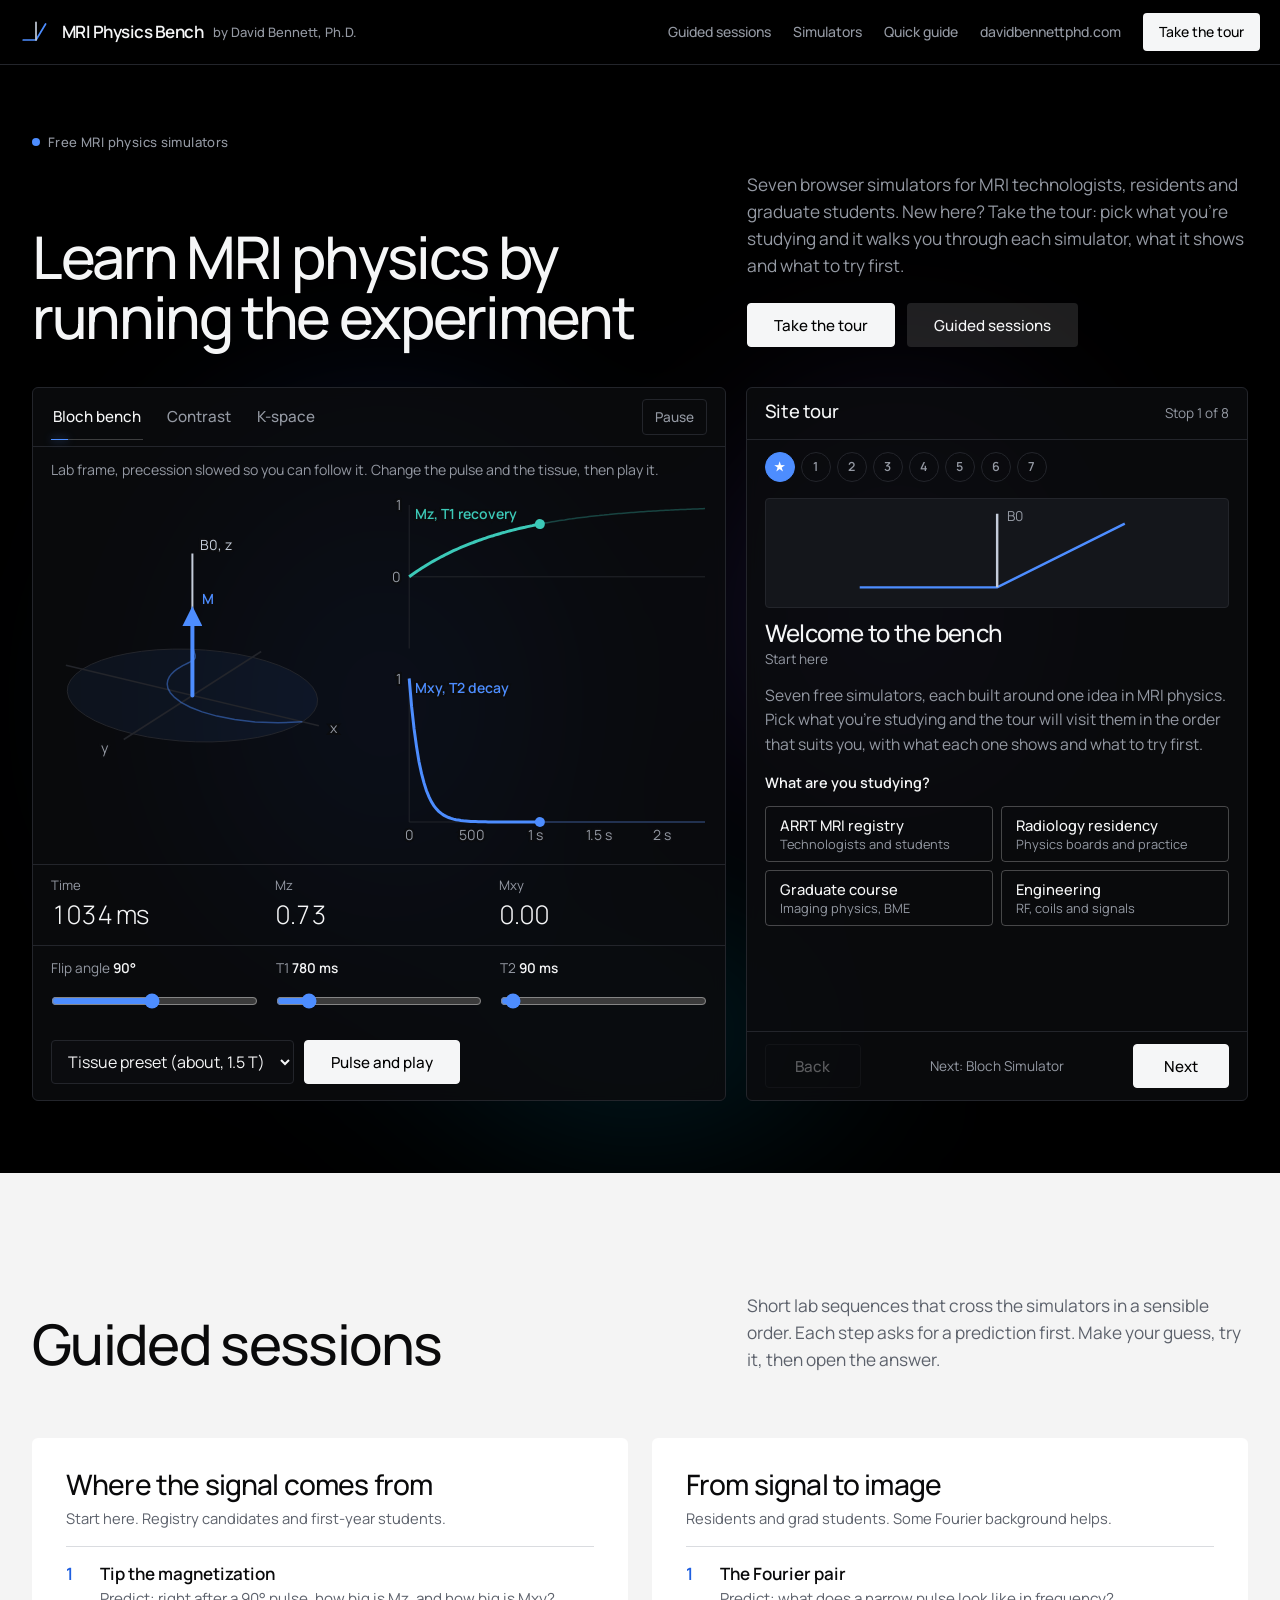
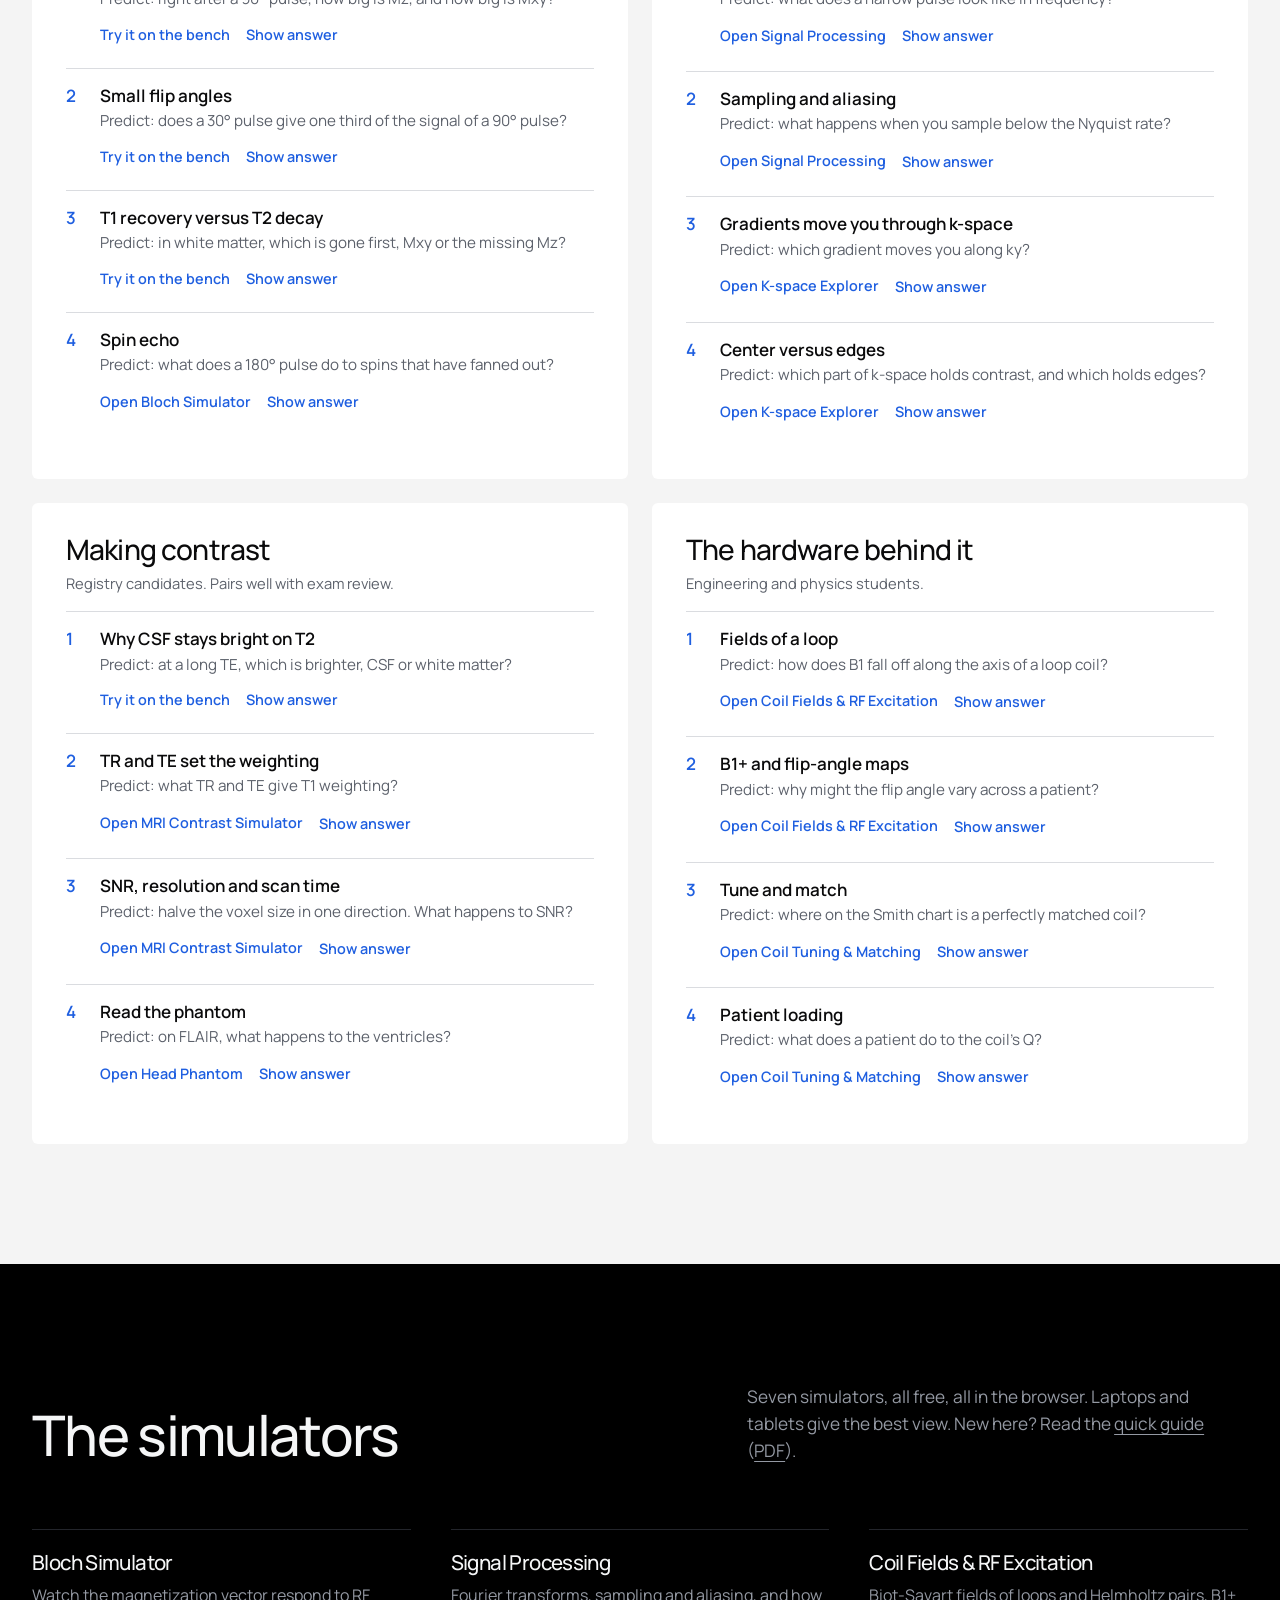
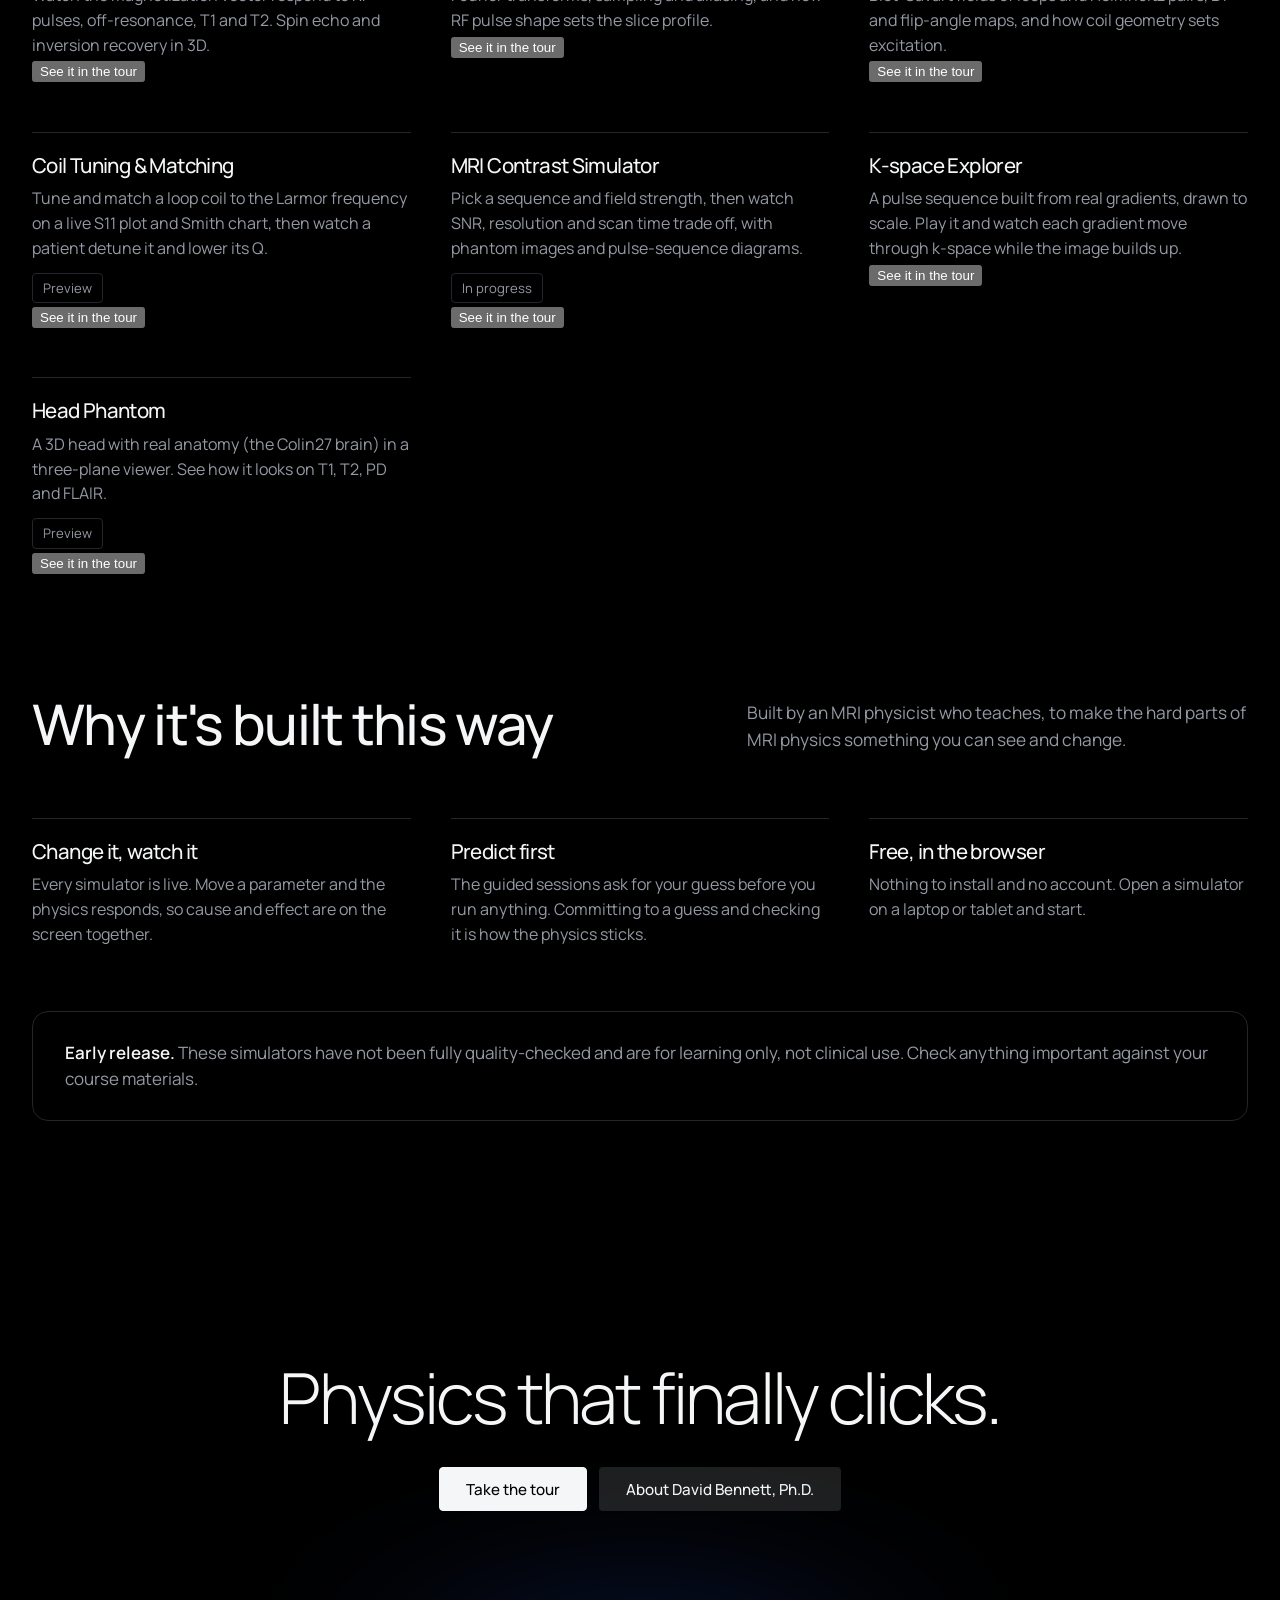
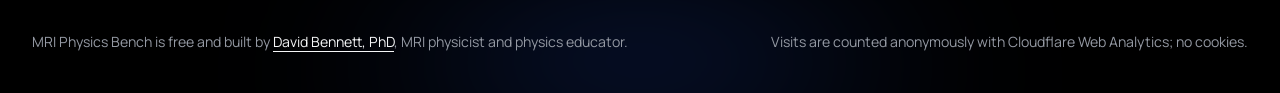
==== commit dc711729: "Home page: rotating showcase of the Bloch bench, contrast and k-space The left panel of the home pag" ====
--- a/index.html
+++ b/index.html
@@ -41,9 +41,18 @@
     </div>
   </div>
   <div class="bench">
-    <section class="panel" aria-labelledby="bh">
-      <div class="phead"><h2 id="bh">Bloch bench</h2><span>Lab frame, precession slowed so you can follow it</span></div>
-      <div class="fig" id="fig"><svg id="sv" role="img" aria-label="Magnetization vector after an RF pulse, with Mz and Mxy over time"></svg></div>
+    <section class="panel show" id="show" aria-label="Simulator showcase">
+      <div class="phead stabs" role="tablist" aria-label="Showcase">
+        <button class="stab on" type="button" role="tab" id="tab-bloch" aria-controls="slide-bloch" aria-selected="true" data-slide="0">Bloch bench</button>
+        <button class="stab" type="button" role="tab" id="tab-contrast" aria-controls="slide-contrast" aria-selected="false" data-slide="1">Contrast</button>
+        <button class="stab" type="button" role="tab" id="tab-kspace" aria-controls="slide-kspace" aria-selected="false" data-slide="2">K-space</button>
+        <button class="spause" type="button" id="spause" aria-label="Pause the slideshow">Pause</button>
+      </div>
+      <div class="slides">
+        <div class="slide on" id="slide-bloch" role="tabpanel" aria-labelledby="tab-bloch">
+          <h2 class="vh" id="bh">Bloch bench</h2>
+          <p class="scap">Lab frame, precession slowed so you can follow it. Change the pulse and the tissue, then play it.</p>
+          <div class="fig" id="fig"><svg id="sv" role="img" aria-label="Magnetization vector after an RF pulse, with Mz and Mxy over time"></svg></div>
       <div class="read">
         <div>Time<b id="rt">0 ms</b></div><div>Mz<b id="rz">1.00</b></div><div>Mxy<b id="rxy">0.00</b></div>
       </div>
@@ -60,6 +69,24 @@
             <option value="4000,2000">CSF</option>
           </select>
           <button class="pill" id="play" type="button">Pulse and play</button>
+        </div>
+      </div>
+        </div>
+        <div class="slide" id="slide-contrast" role="tabpanel" aria-labelledby="tab-contrast" inert>
+          <p class="scap">One slice of the head phantom at 1.5 T, imaged three ways with the Contrast Simulator's own signal equations.</p>
+          <div class="imgwrap"><canvas id="cimg" width="256" height="256" aria-label="Axial slice of the head phantom"></canvas></div>
+          <div class="wts" id="wts"></div>
+          <p class="wnote" id="wnote"></p>
+          <div class="sfoot"><a class="pill line" href="contrast/">Open the Contrast Simulator</a></div>
+        </div>
+        <div class="slide" id="slide-kspace" role="tabpanel" aria-labelledby="tab-kspace" inert>
+          <p class="scap">K-space fills one phase-encode line at a time, from the centre out. The image is rebuilt from the lines taken so far.</p>
+          <div class="kpair">
+            <figure><canvas id="kk" width="128" height="128" aria-label="K-space filling line by line"></canvas><figcaption>K-space</figcaption></figure>
+            <figure><canvas id="ki" width="128" height="128" aria-label="Image from the lines so far"></canvas><figcaption>Image so far</figcaption></figure>
+          </div>
+          <p class="wnote" id="knote">Centre lines first: contrast and overall signal arrive early, edges and detail last.</p>
+          <div class="sfoot"><span class="klines" id="klines">0 of 128 lines</span><a class="pill line" href="kspace/">Open the K-space Explorer</a></div>
         </div>
       </div>
     </section>
--- a/home/home.css
+++ b/home/home.css
@@ -124,3 +124,32 @@
 @media(max-width:760px){.head,.sec-head{grid-template-columns:minmax(0,1fr)}.sessions,.grid,.how{grid-template-columns:minmax(0,1fr)}.sec{padding:80px 0}.hero{padding-top:104px}.wrap{padding:0 20px}.sess{padding:24px 22px}}
 @media(max-width:600px){.paths{grid-template-columns:minmax(0,1fr)}.ctl{grid-template-columns:minmax(0,1fr)}.fig{min-height:500px}.read b{font-size:1.3rem}}
 @media(prefers-reduced-motion:reduce){.sess,.card::after{transition:none}}
+/* rotating showcase: the slides share one grid cell, so the panel keeps the height of the tallest */
+.stabs{justify-content:flex-start;align-items:center;gap:4px 22px;padding:6px 18px}
+.stab{position:relative;background:none;border:0;border-bottom:1px solid transparent;color:var(--muted);font:500 .95rem Manrope,sans-serif;padding:12px 2px;cursor:pointer;min-height:44px}
+.stab:hover{color:var(--ink)}
+.stab.on{color:var(--ink);border-color:color-mix(in srgb,var(--ink) 22%,transparent)}
+.stab.on::after{content:"";position:absolute;left:0;bottom:-1px;height:1px;width:calc(var(--p,1)*100%);background:var(--signal);box-shadow:0 0 8px var(--signal)}
+.spause{margin-left:auto;background:none;border:1px solid var(--line);border-radius:4px;color:var(--muted);font:500 .85rem Manrope,sans-serif;min-height:36px;padding:0 12px;cursor:pointer}
+.spause:hover{color:var(--ink);border-color:var(--ink)}
+.spause[hidden]{display:none}
+.slides{display:grid;flex:1}
+.slide{grid-area:1/1;display:flex;flex-direction:column;visibility:hidden;opacity:0;transition:opacity .45s}
+.slide.on{visibility:visible;opacity:1}
+.vh{position:absolute;width:1px;height:1px;overflow:hidden;clip-path:inset(50%)}
+.scap{font-size:.88rem;color:var(--muted);padding:12px 18px 0}
+.imgwrap{flex:1;display:flex;align-items:center;justify-content:center;padding:14px 18px;min-height:300px}
+.imgwrap canvas,.kpair canvas{display:block;width:100%;height:auto;aspect-ratio:1;background:#000;border-radius:4px;image-rendering:auto}
+.imgwrap canvas{max-width:min(100%,400px)}
+.wts{display:flex;flex-wrap:wrap;gap:8px;padding:0 18px}
+.wt{font:500 .88rem Manrope,sans-serif;min-height:44px;padding:6px 14px;border-radius:4px;border:1px solid var(--line);background:transparent;color:var(--muted);cursor:pointer;text-align:left}
+.wt small{display:block;font-weight:400;font-size:.78rem}
+.wt.on{border-color:var(--signal);color:var(--ink);background:color-mix(in srgb,var(--signal) 16%,transparent)}
+.wnote{font-size:.92rem;color:var(--ink);padding:10px 18px 0;min-height:3.2em}
+.kpair{flex:1;display:grid;grid-template-columns:repeat(2,minmax(0,1fr));gap:14px;padding:14px 18px;align-content:center}
+.kpair figure{margin:0}
+.kpair figcaption{font-size:.85rem;color:var(--muted);margin-top:6px}
+.sfoot{display:flex;flex-wrap:wrap;align-items:center;justify-content:space-between;gap:10px;padding:12px 18px 16px;margin-top:auto}
+.klines{font-size:.88rem;color:var(--muted);font-variant-numeric:tabular-nums}
+@media(max-width:600px){.wts{display:grid;grid-template-columns:repeat(3,minmax(0,1fr))}.wt{padding:6px 8px}.stabs{gap:0 14px;padding:4px 12px}.stab{font-size:.9rem}.spause{min-height:32px;padding:0 10px}}
+@media(prefers-reduced-motion:reduce){.slide{transition:none}}
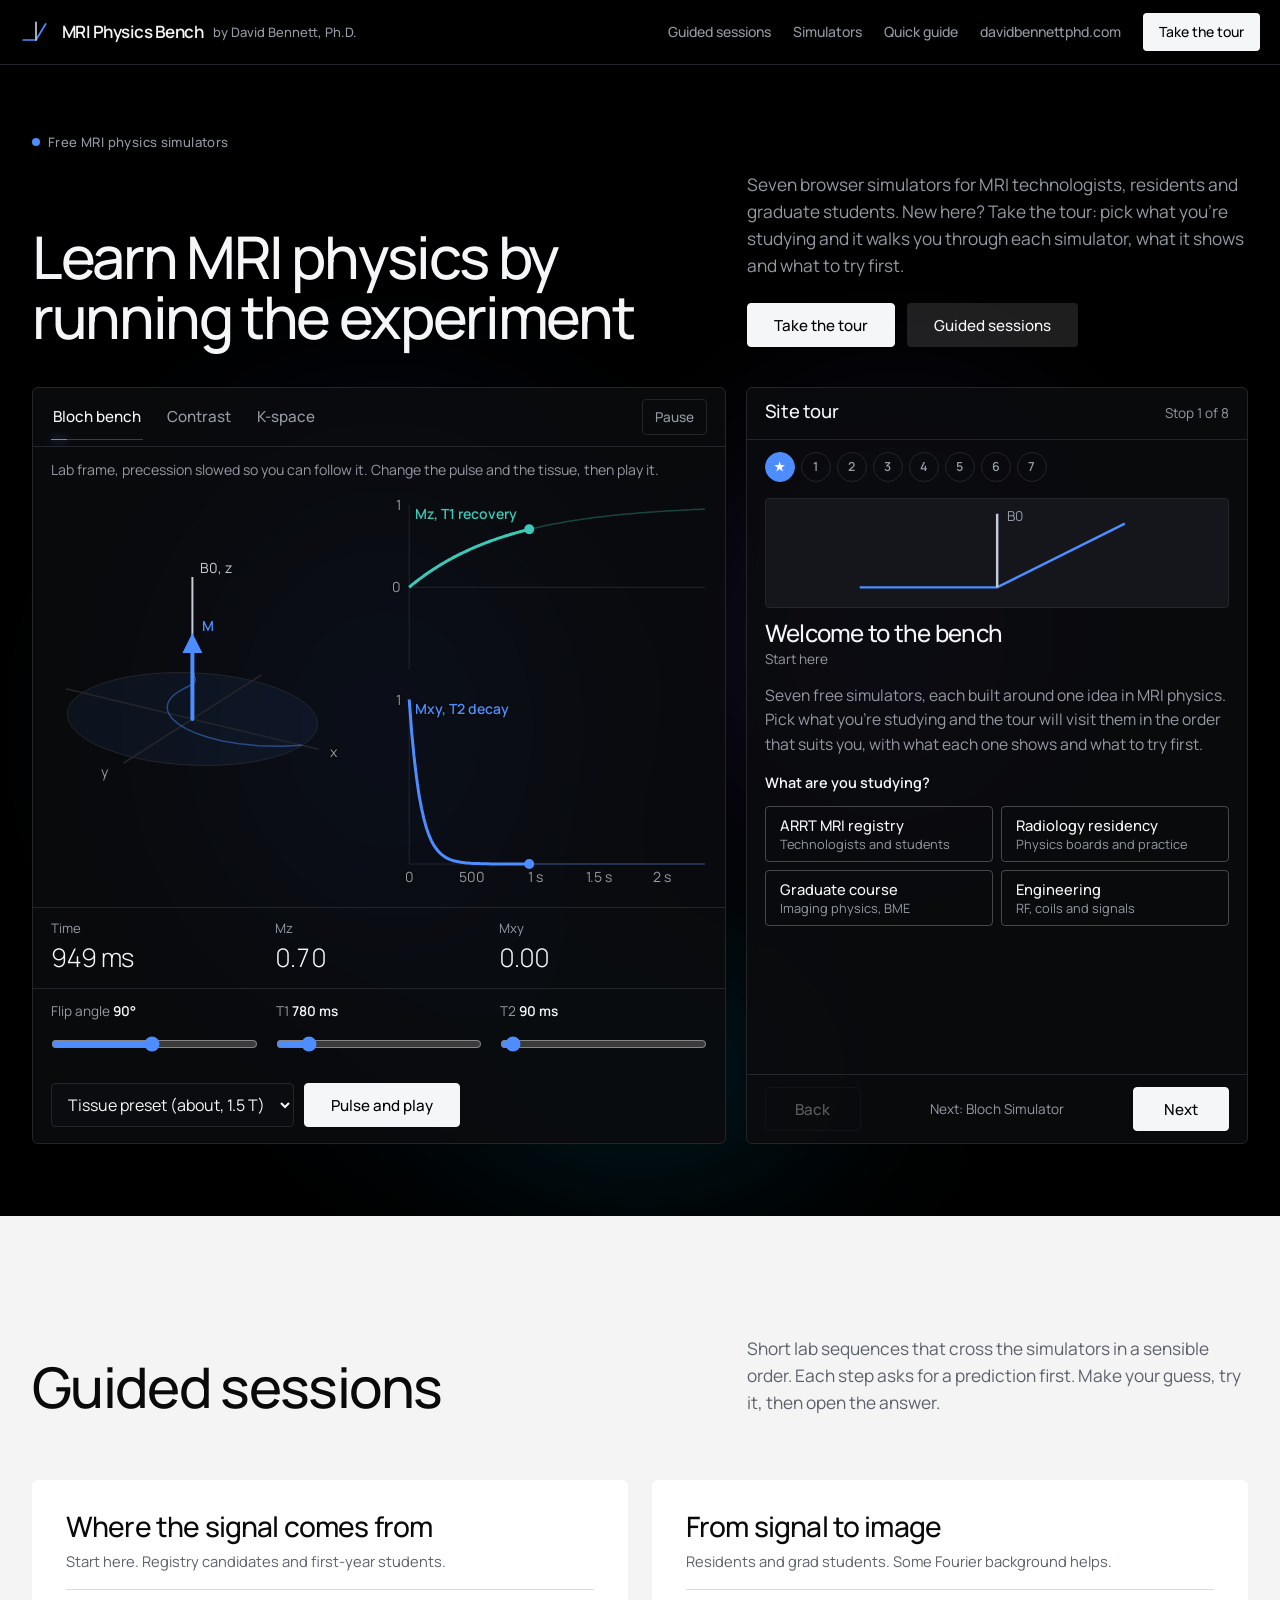
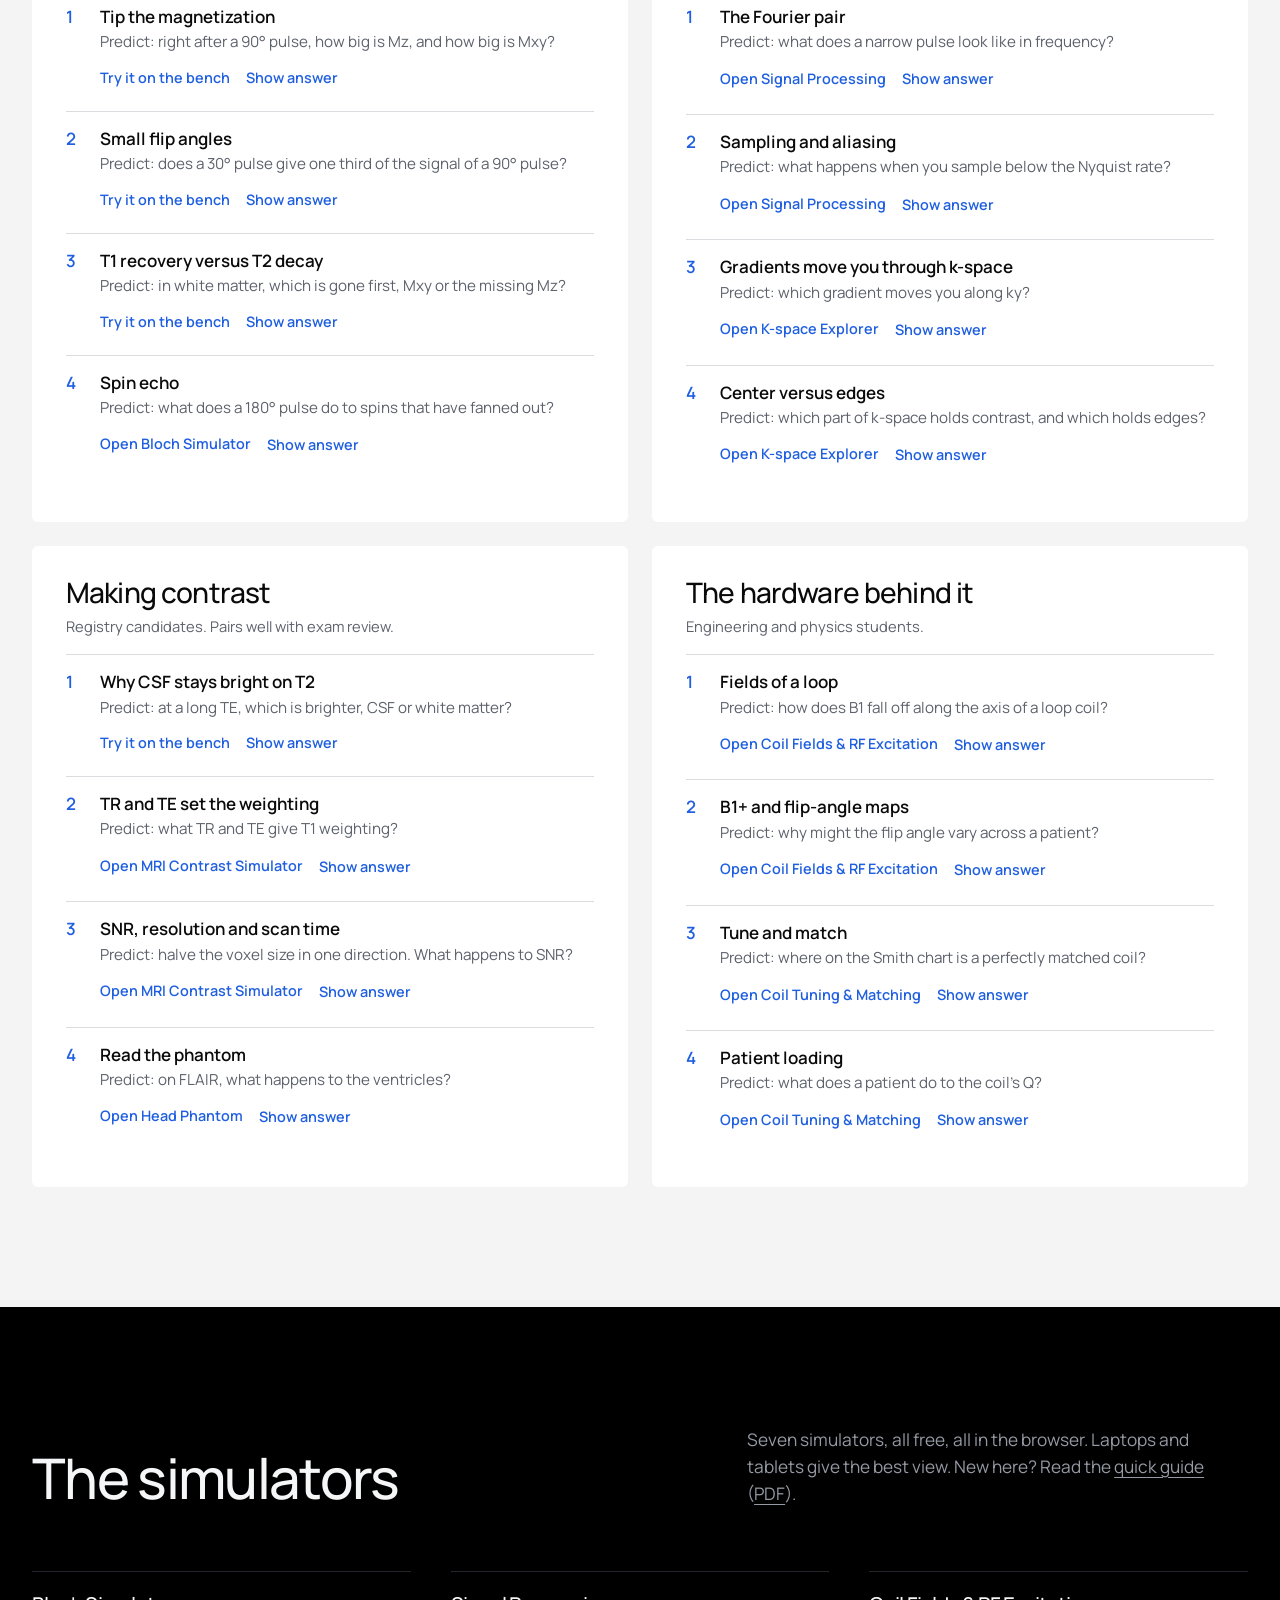
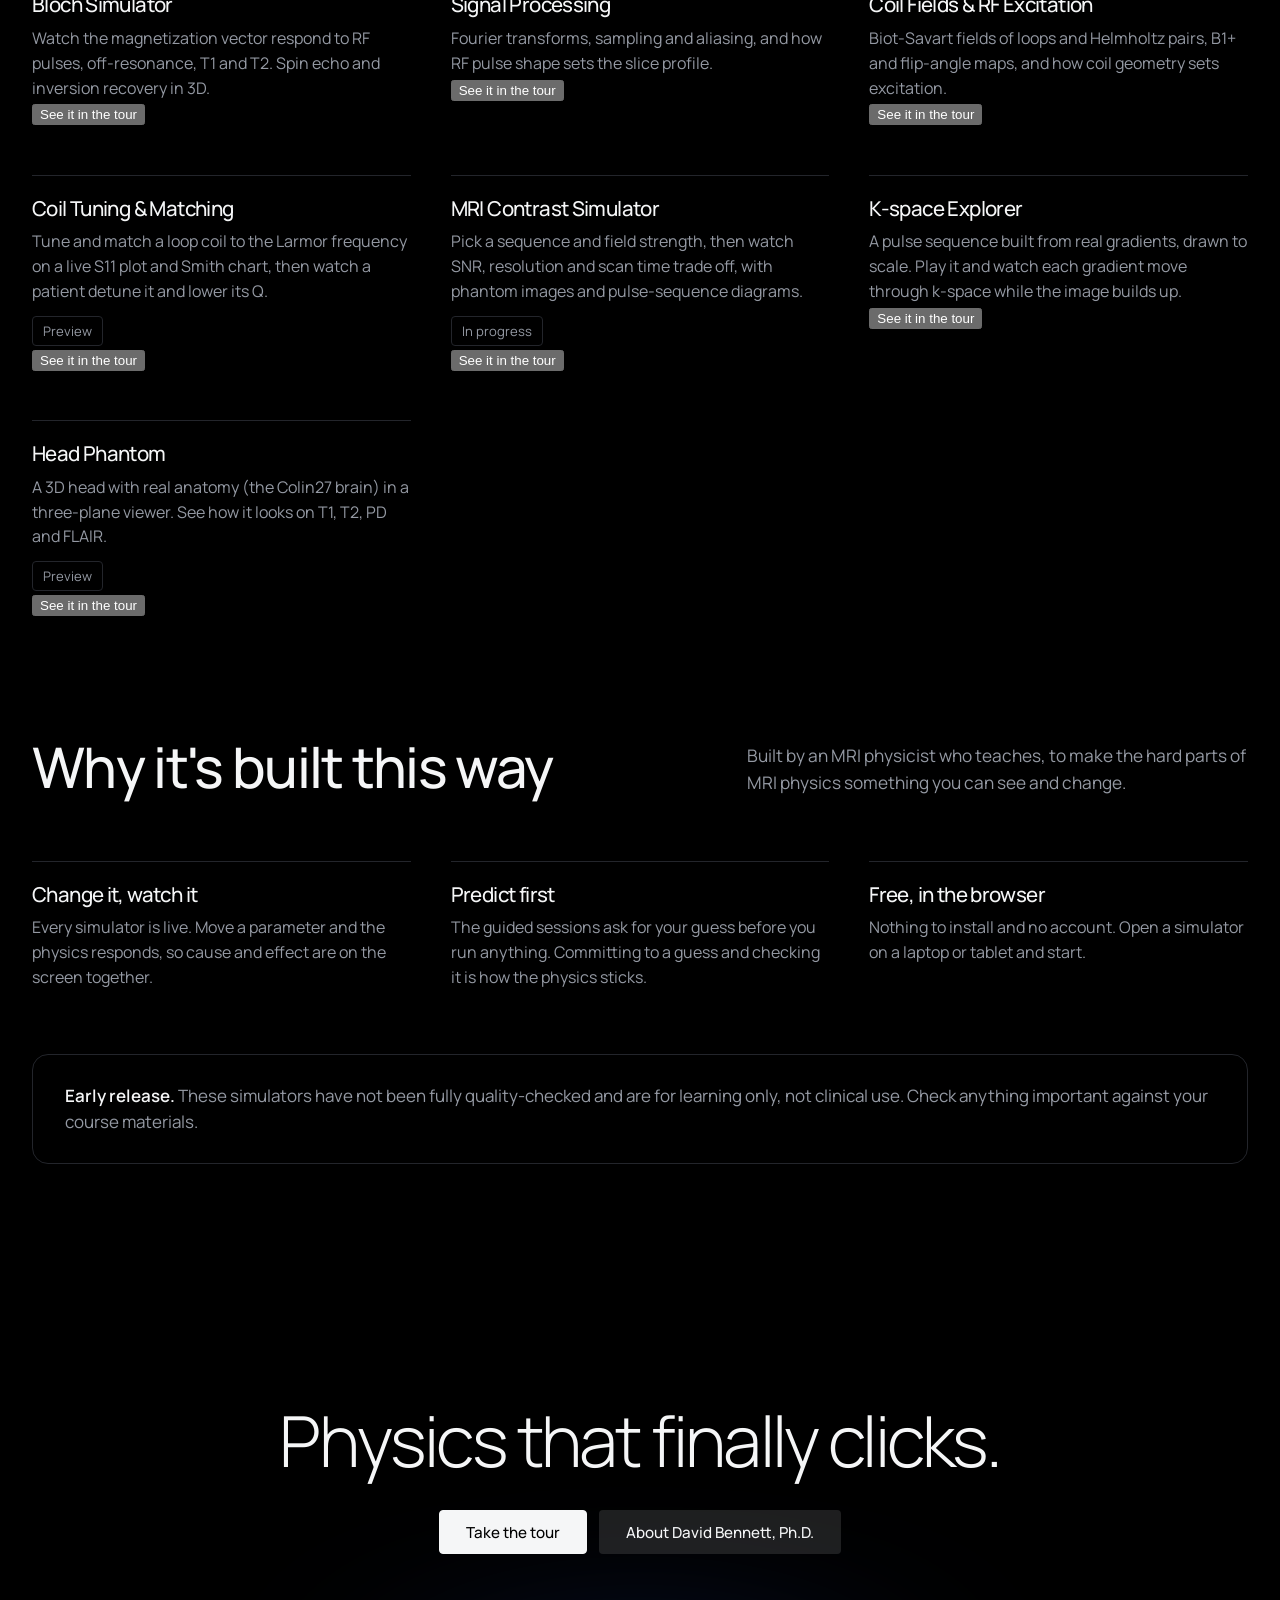
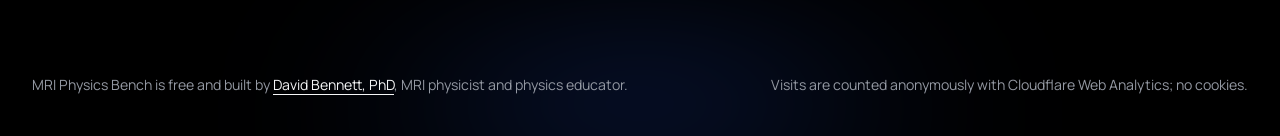
==== commit 27b0aa7d: "Showcase: real human brain (Colin27) slice for the contrast and k-space slides - tools/prepare-home-" ====
--- a/index.html
+++ b/index.html
@@ -73,14 +73,15 @@
       </div>
         </div>
         <div class="slide" id="slide-contrast" role="tabpanel" aria-labelledby="tab-contrast" inert>
-          <p class="scap">One slice of the head phantom at 1.5 T, imaged three ways with the Contrast Simulator's own signal equations.</p>
+          <p class="scap">One slice of a real human brain at 1.5 T, imaged three ways with the Contrast Simulator's own signal equations.</p>
           <div class="imgwrap"><canvas id="cimg" width="256" height="256" aria-label="Axial slice of the head phantom"></canvas></div>
           <div class="wts" id="wts"></div>
           <p class="wnote" id="wnote"></p>
+          <p class="anat" id="anat">Anatomy: Colin 27 Average Brain, copyright (C) 1993-2009 Louis Collins, McConnell Brain Imaging Centre, Montreal Neurological Institute, McGill University (<a href="https://github.com/daveb08/mrimastery-sim/blob/main/data/colin27/LICENSE">notice</a>). Example lesions added.</p>
           <div class="sfoot"><a class="pill line" href="contrast/">Open the Contrast Simulator</a></div>
         </div>
         <div class="slide" id="slide-kspace" role="tabpanel" aria-labelledby="tab-kspace" inert>
-          <p class="scap">K-space fills one phase-encode line at a time, from the centre out. The image is rebuilt from the lines taken so far.</p>
+          <p class="scap">The same brain slice: k-space fills one phase-encode line at a time, from the centre out, and the image is rebuilt from the lines taken so far.</p>
           <div class="kpair">
             <figure><canvas id="kk" width="128" height="128" aria-label="K-space filling line by line"></canvas><figcaption>K-space</figcaption></figure>
             <figure><canvas id="ki" width="128" height="128" aria-label="Image from the lines so far"></canvas><figcaption>Image so far</figcaption></figure>
--- a/home/home.css
+++ b/home/home.css
@@ -150,6 +150,8 @@
 .kpair figure{margin:0}
 .kpair figcaption{font-size:.85rem;color:var(--muted);margin-top:6px}
 .sfoot{display:flex;flex-wrap:wrap;align-items:center;justify-content:space-between;gap:10px;padding:12px 18px 16px;margin-top:auto}
+.anat{font-size:.78rem;color:var(--muted);padding:8px 18px 0;line-height:1.4}
+.anat a{color:var(--muted)}
 .klines{font-size:.88rem;color:var(--muted);font-variant-numeric:tabular-nums}
 @media(max-width:600px){.wts{display:grid;grid-template-columns:repeat(3,minmax(0,1fr))}.wt{padding:6px 8px}.stabs{gap:0 14px;padding:4px 12px}.stab{font-size:.9rem}.spause{min-height:32px;padding:0 10px}}
 @media(prefers-reduced-motion:reduce){.slide{transition:none}}
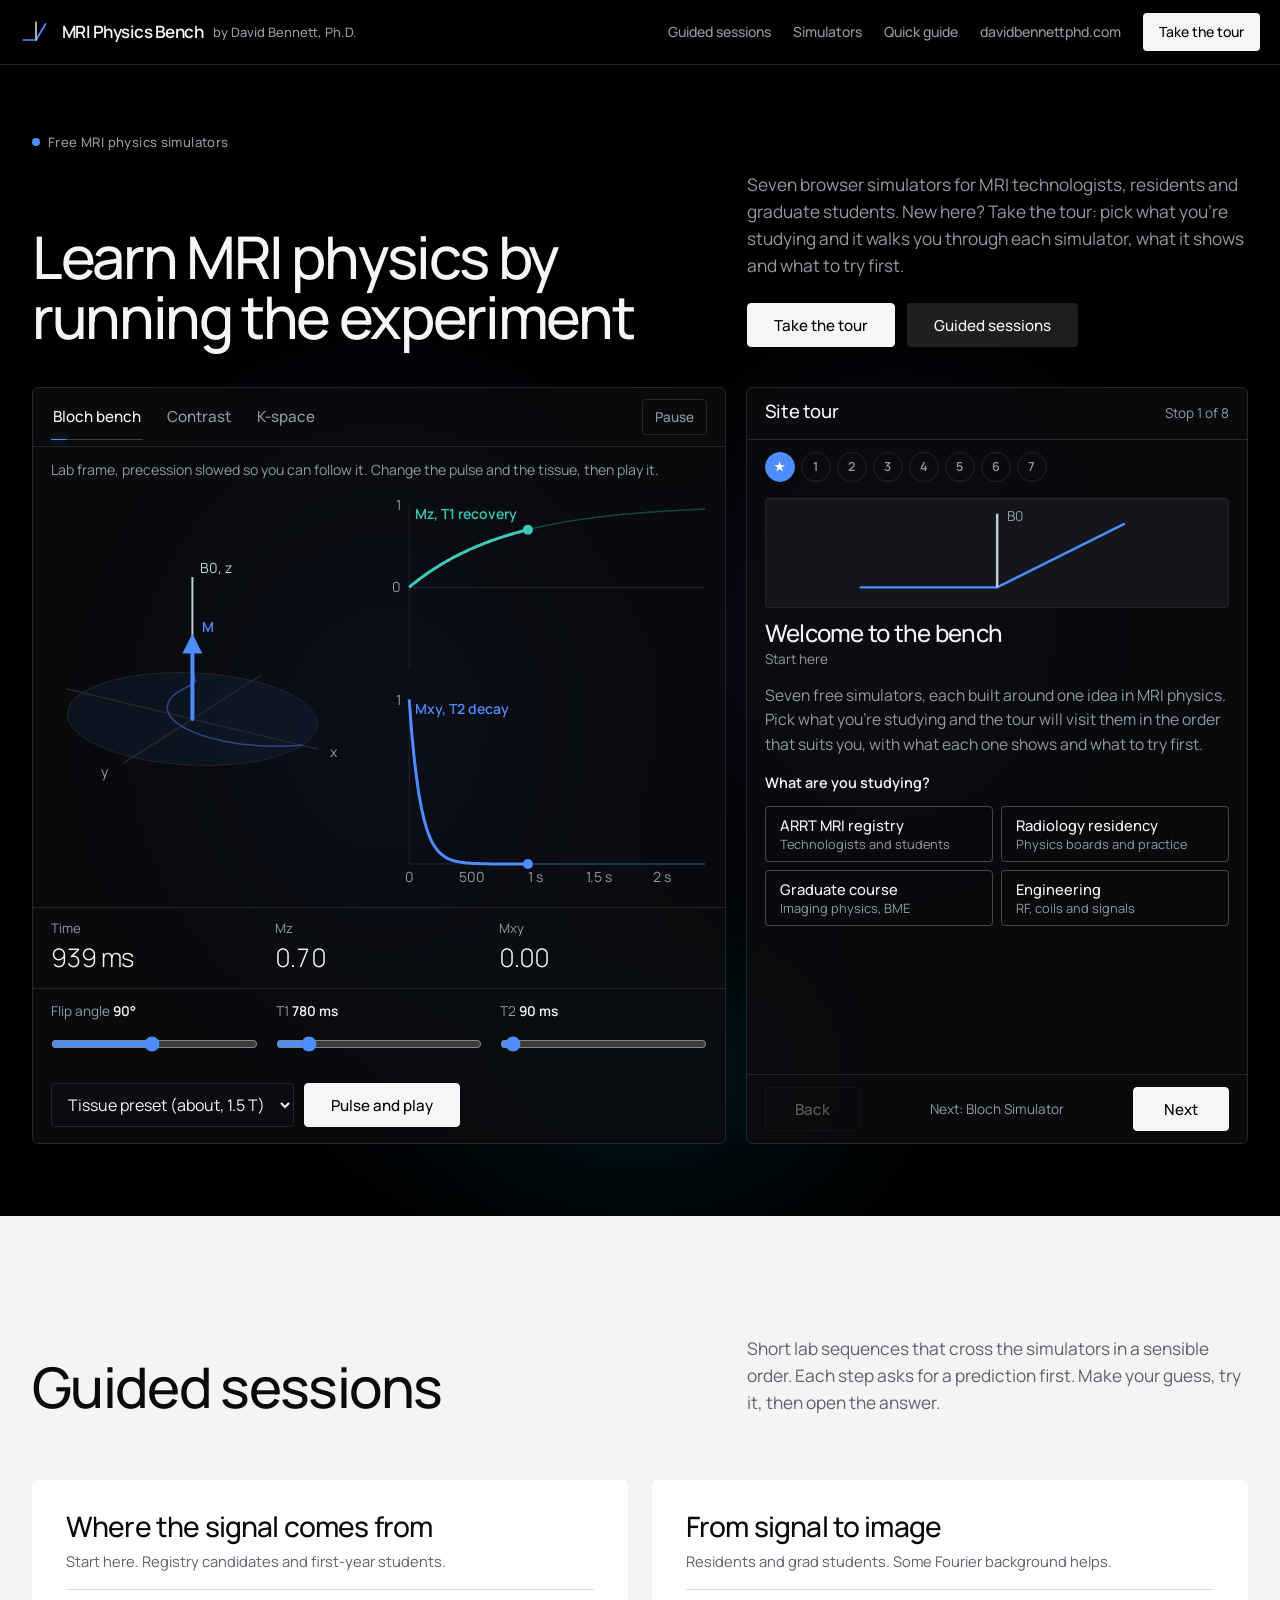
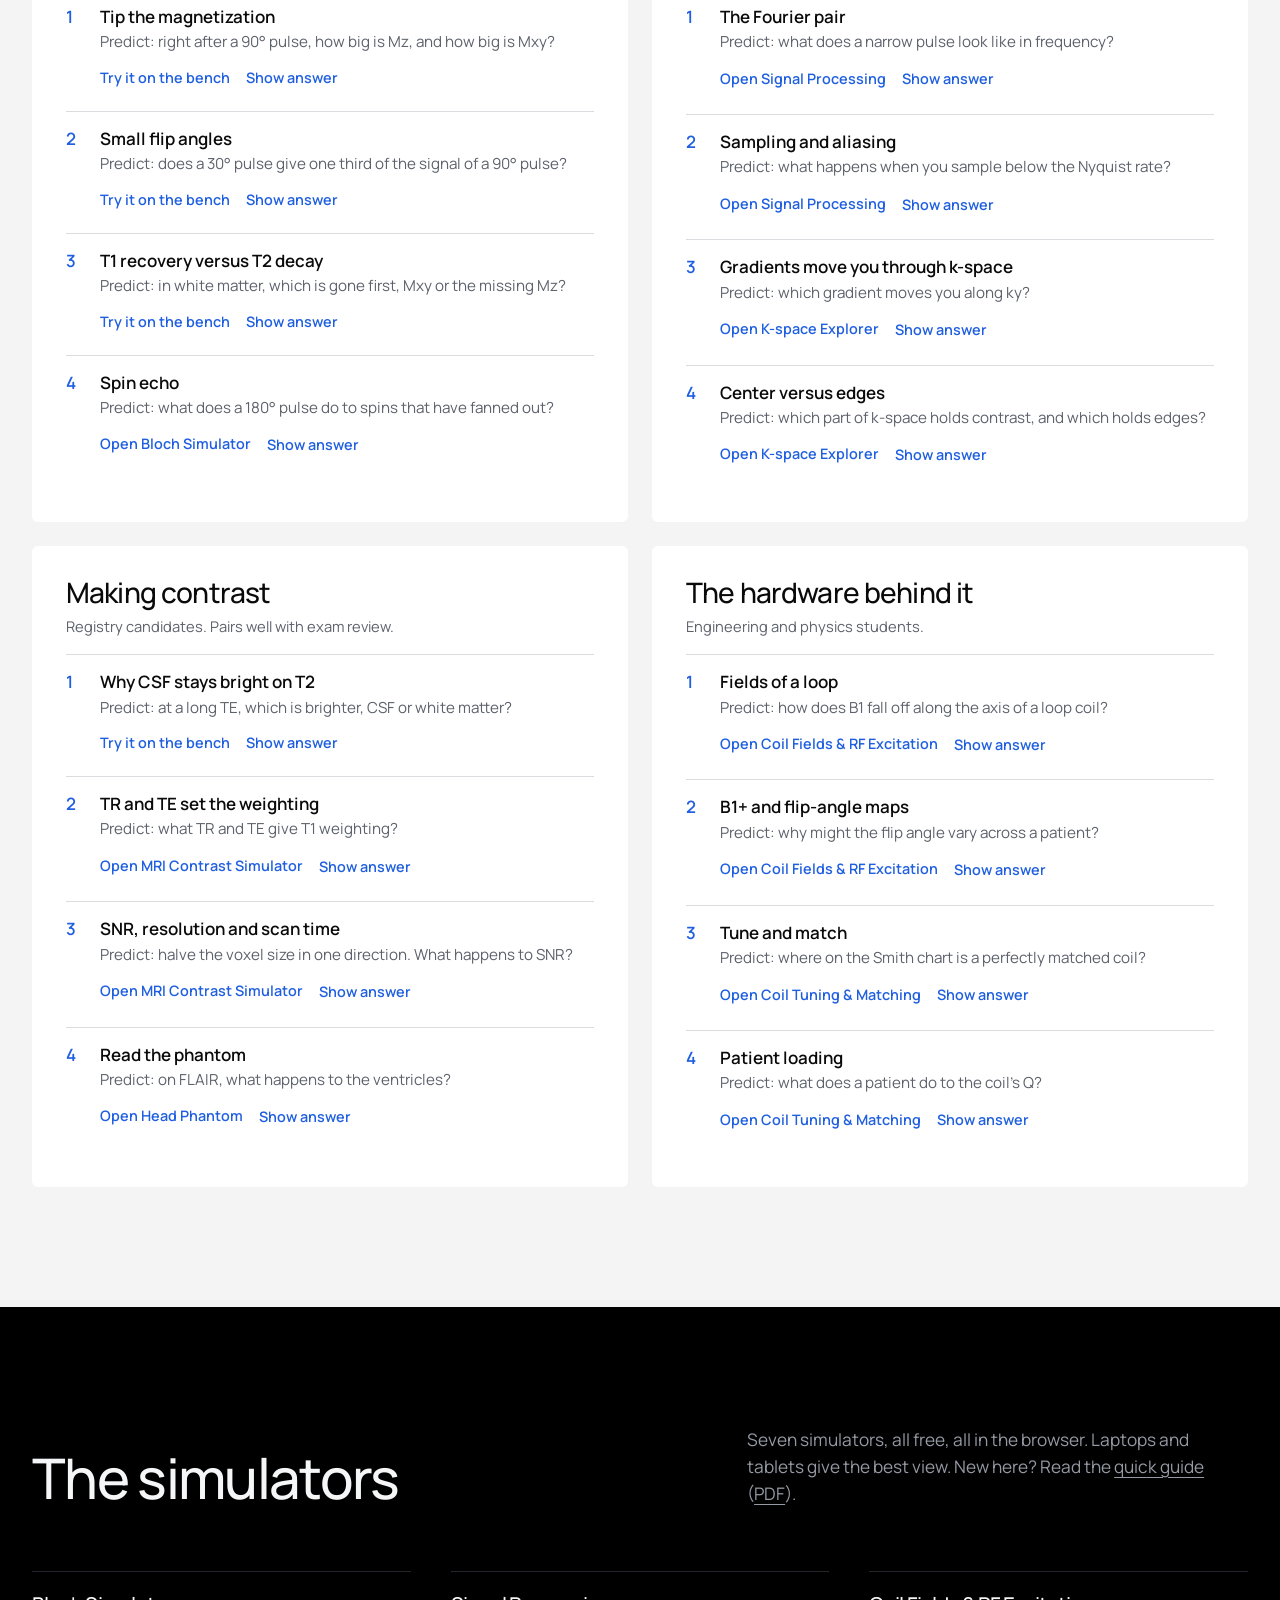
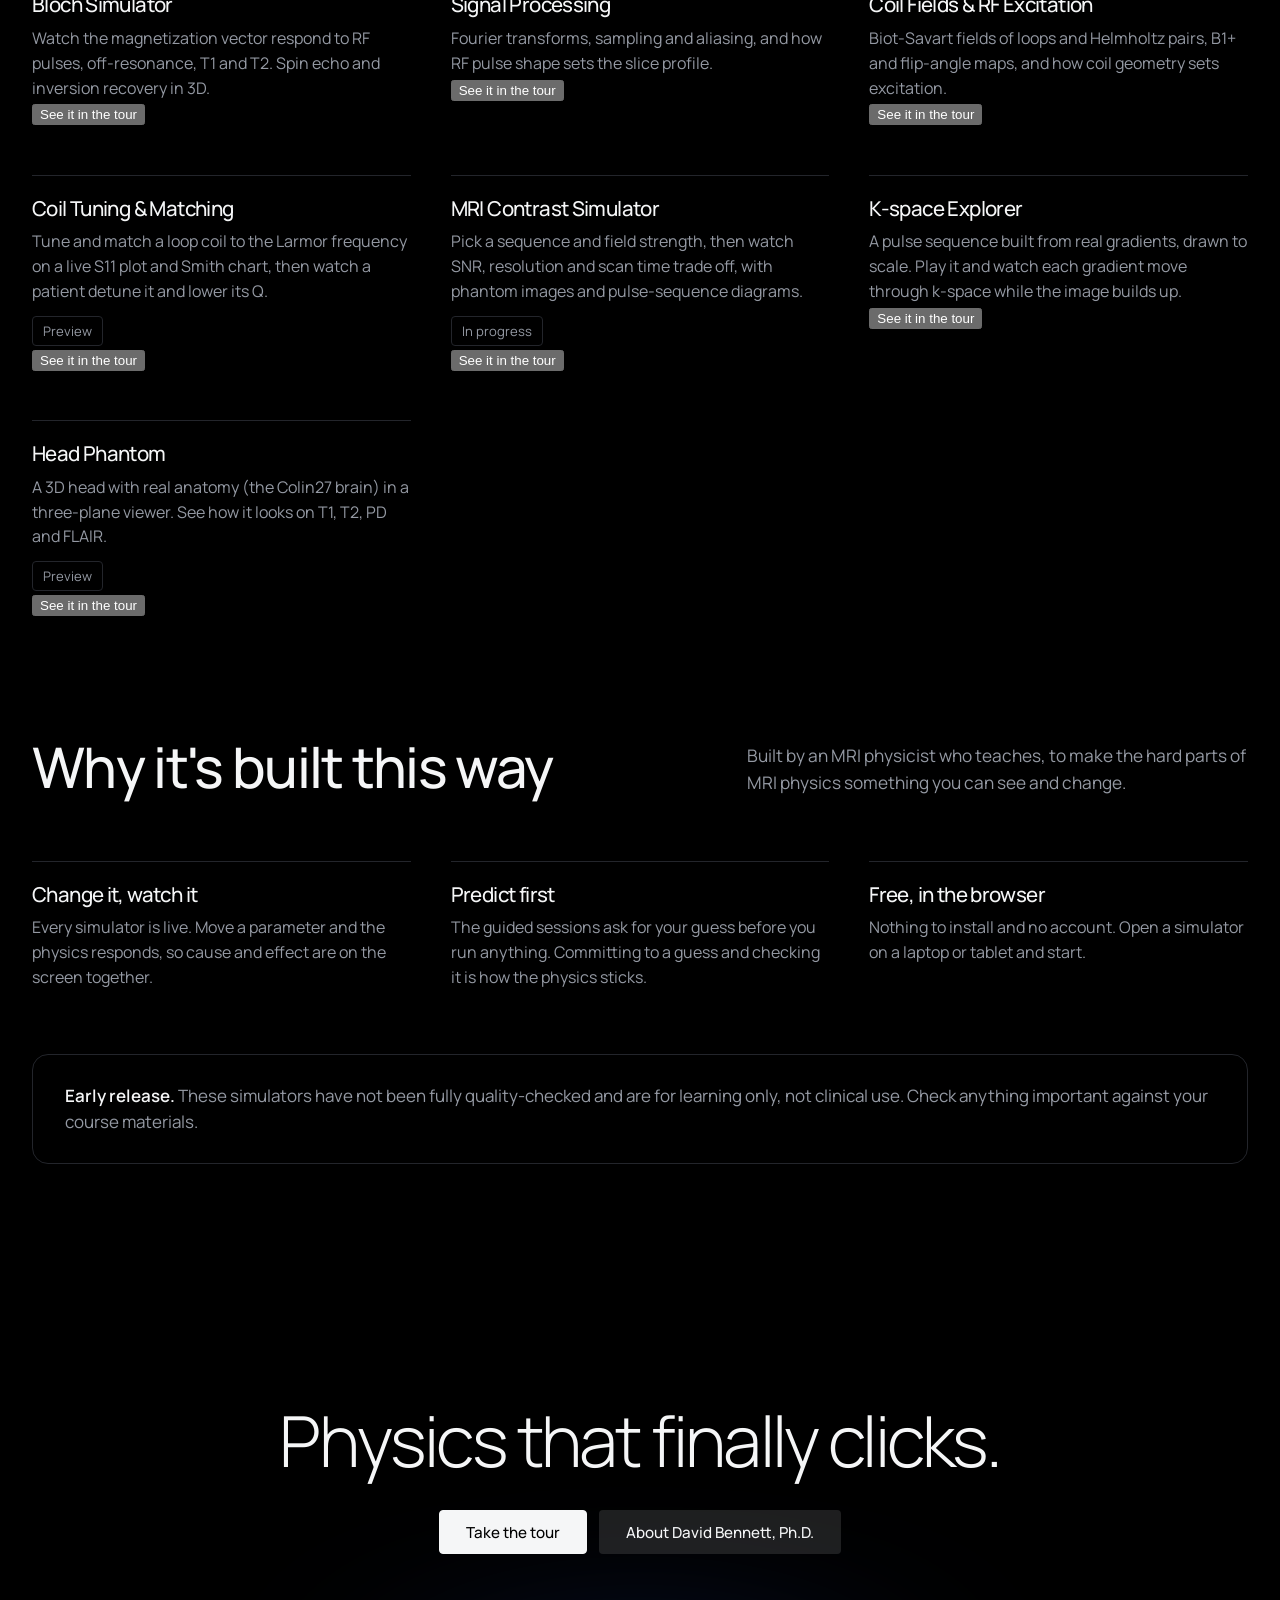
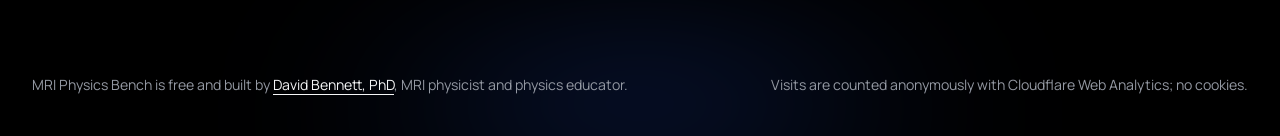
==== commit 90df53d8: "Showcase: show the Colin27 brain exactly as scanned, without example lesions The home slice is regen" ====
--- a/index.html
+++ b/index.html
@@ -77,7 +77,7 @@
           <div class="imgwrap"><canvas id="cimg" width="256" height="256" aria-label="Axial slice of the head phantom"></canvas></div>
           <div class="wts" id="wts"></div>
           <p class="wnote" id="wnote"></p>
-          <p class="anat" id="anat">Anatomy: Colin 27 Average Brain, copyright (C) 1993-2009 Louis Collins, McConnell Brain Imaging Centre, Montreal Neurological Institute, McGill University (<a href="https://github.com/daveb08/mrimastery-sim/blob/main/data/colin27/LICENSE">notice</a>). Example lesions added.</p>
+          <p class="anat" id="anat">Anatomy: Colin 27 Average Brain, copyright (C) 1993-2009 Louis Collins, McConnell Brain Imaging Centre, Montreal Neurological Institute, McGill University (<a href="https://github.com/daveb08/mrimastery-sim/blob/main/data/colin27/LICENSE">notice</a>).</p>
           <div class="sfoot"><a class="pill line" href="contrast/">Open the Contrast Simulator</a></div>
         </div>
         <div class="slide" id="slide-kspace" role="tabpanel" aria-labelledby="tab-kspace" inert>
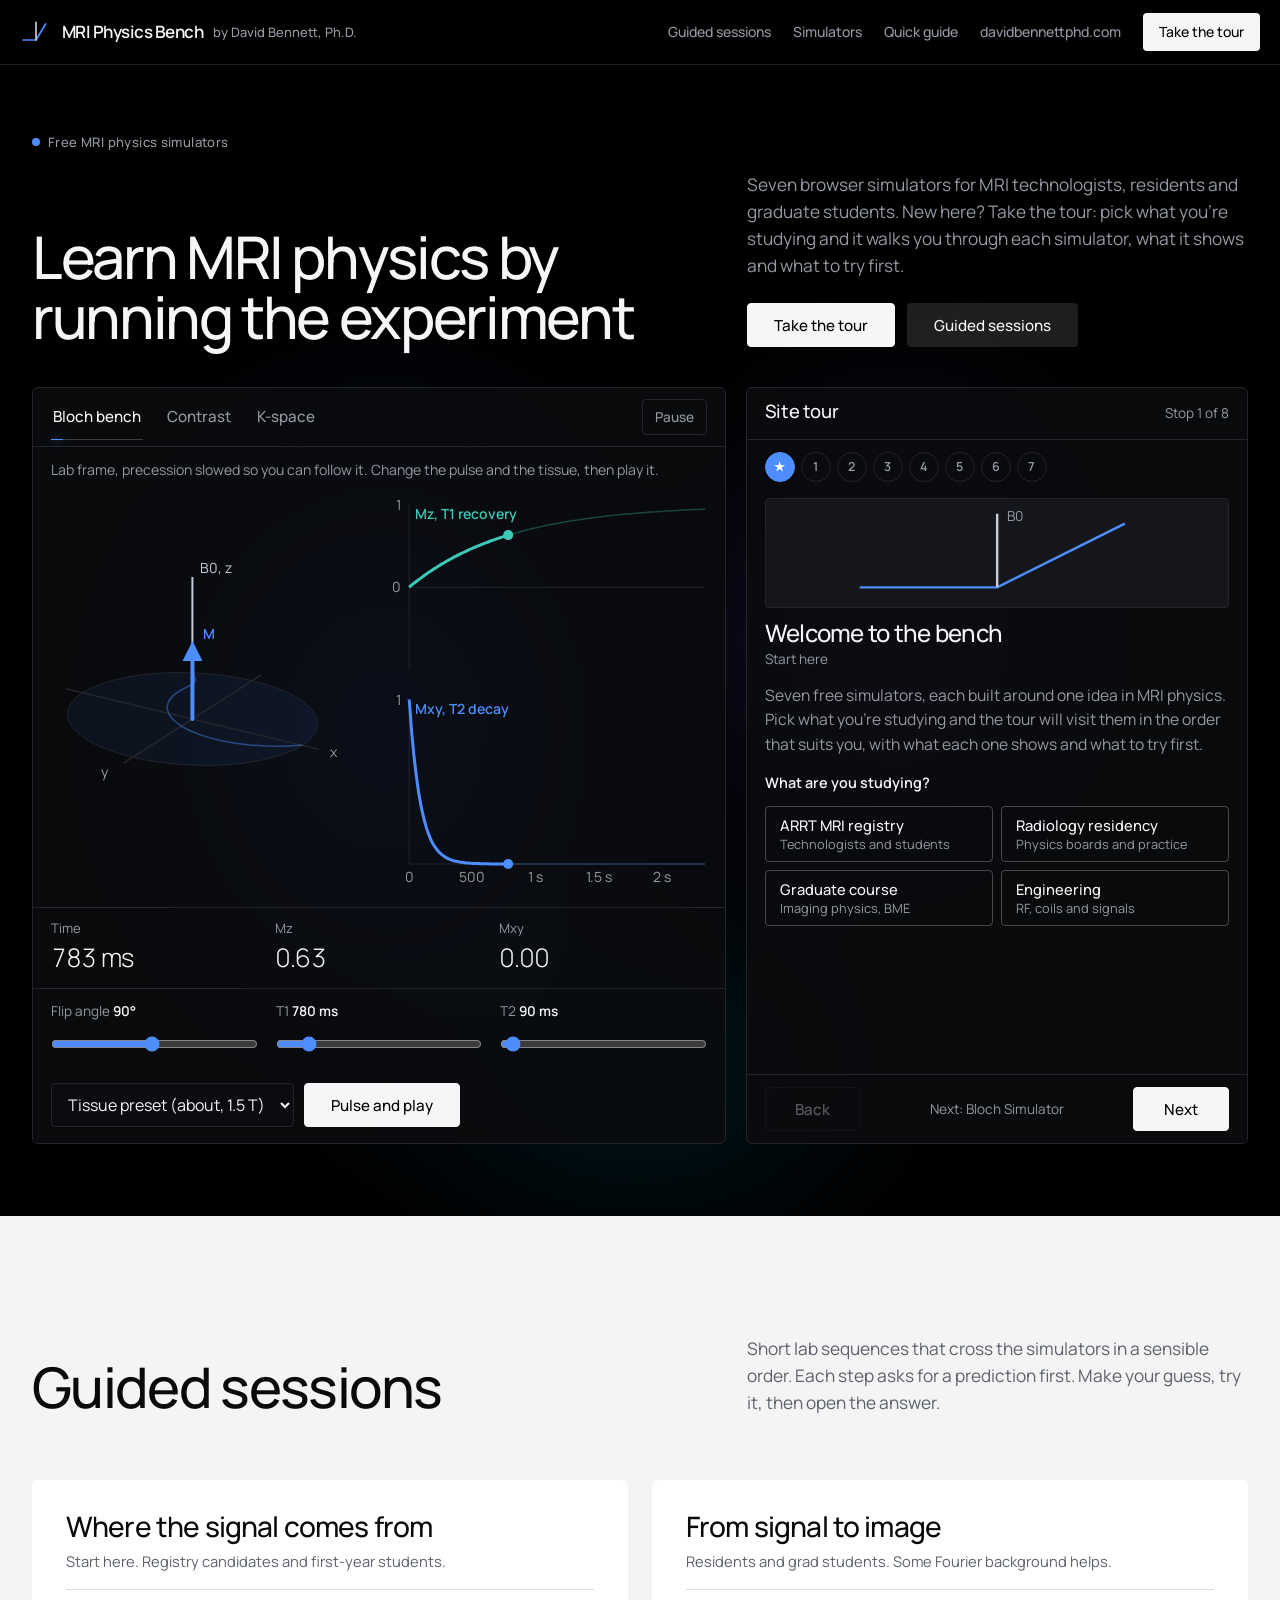
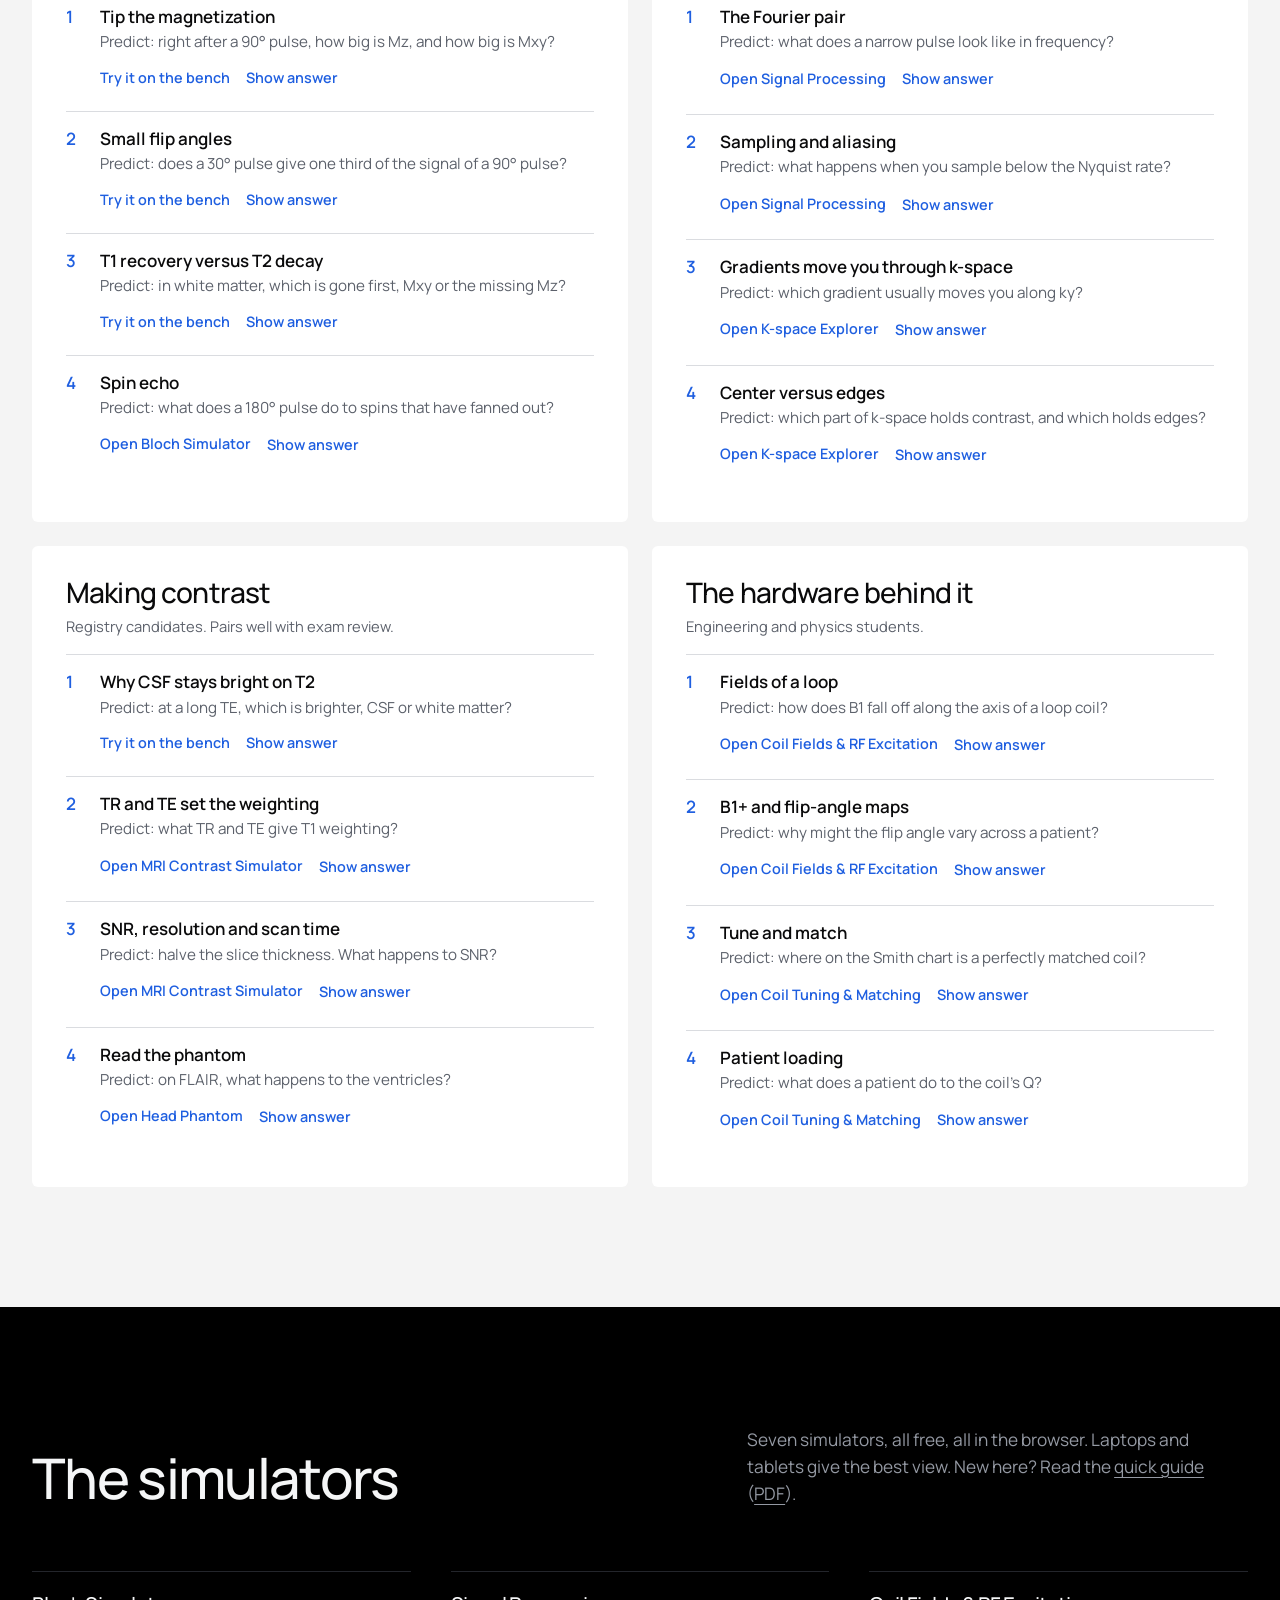
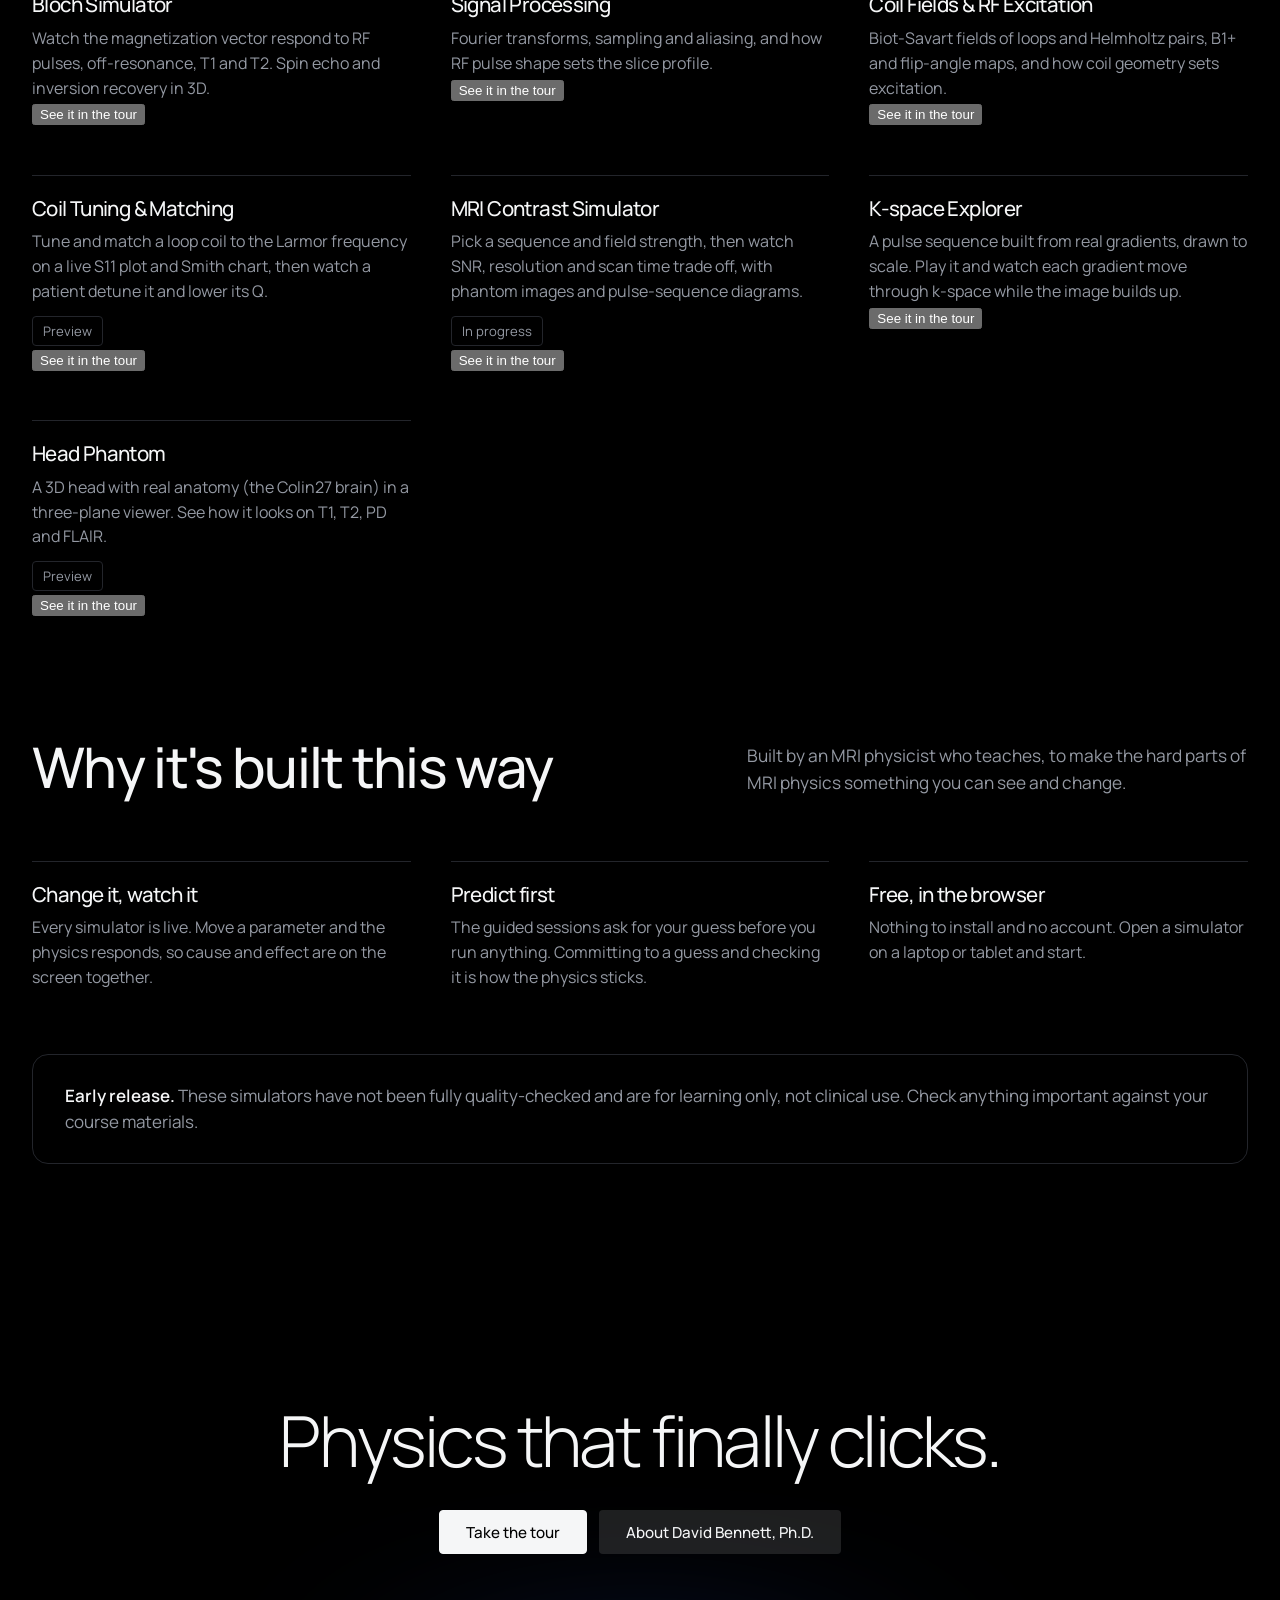
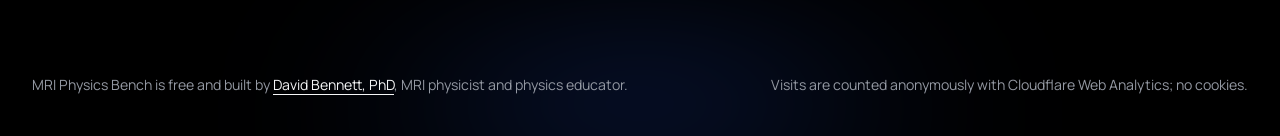
==== commit 62b94bdd: "Home: say "online" in the title and description (matches how people search) Co-Authored-By: Claude O" ====
--- a/index.html
+++ b/index.html
@@ -3,15 +3,15 @@
 <head>
 <meta charset="utf-8">
 <meta name="viewport" content="width=device-width, initial-scale=1">
-<title>MRI Physics Bench: Free Interactive MRI Physics Simulators</title>
-<meta name="description" content="Free, browser-based MRI physics simulators for students, technologists and residents: Bloch equations, k-space, contrast, signal processing, RF coils and coil tuning, with a guided tour. No sign-in.">
+<title>MRI Physics Bench: Free Online MRI Physics Simulators</title>
+<meta name="description" content="Free online MRI physics simulators for students, technologists and residents: Bloch equations, k-space, contrast, signal processing, RF coils and coil tuning, with a guided tour. No sign-in.">
 <link rel="canonical" href="https://mriphysicsbench.com/">
 <meta name="author" content="David Bennett, PhD">
 <meta name="theme-color" content="#000000">
 <meta property="og:type" content="website">
 <meta property="og:site_name" content="MRI Physics Bench">
-<meta property="og:title" content="MRI Physics Bench: Free Interactive MRI Physics Simulators">
-<meta property="og:description" content="Free, browser-based MRI physics simulators for students, technologists and residents: Bloch equations, k-space, contrast, signal processing, RF coils and coil tuning, with a guided tour. No sign-in.">
+<meta property="og:title" content="MRI Physics Bench: Free Online MRI Physics Simulators">
+<meta property="og:description" content="Free online MRI physics simulators for students, technologists and residents: Bloch equations, k-space, contrast, signal processing, RF coils and coil tuning, with a guided tour. No sign-in.">
 <meta property="og:url" content="https://mriphysicsbench.com/">
 <meta property="og:image" content="https://mriphysicsbench.com/shared/og-image.png">
 <meta name="twitter:card" content="summary_large_image">
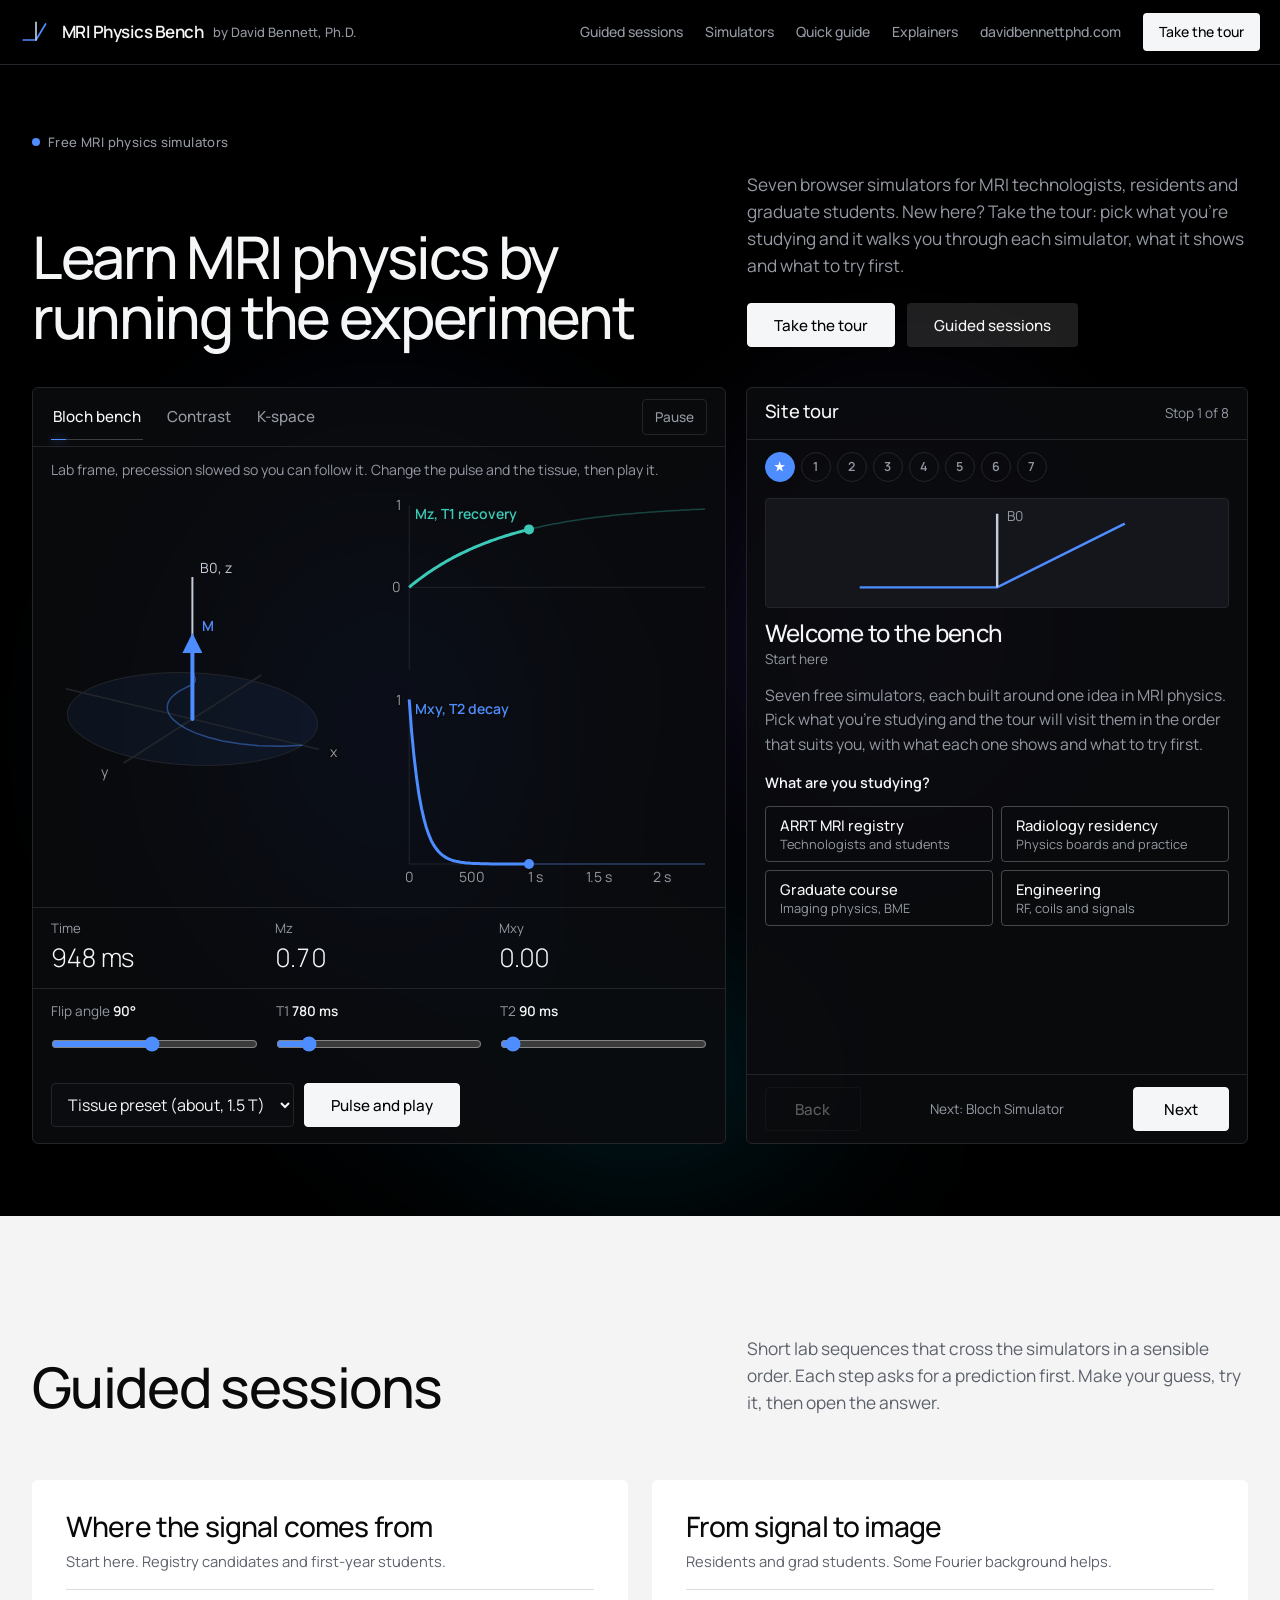
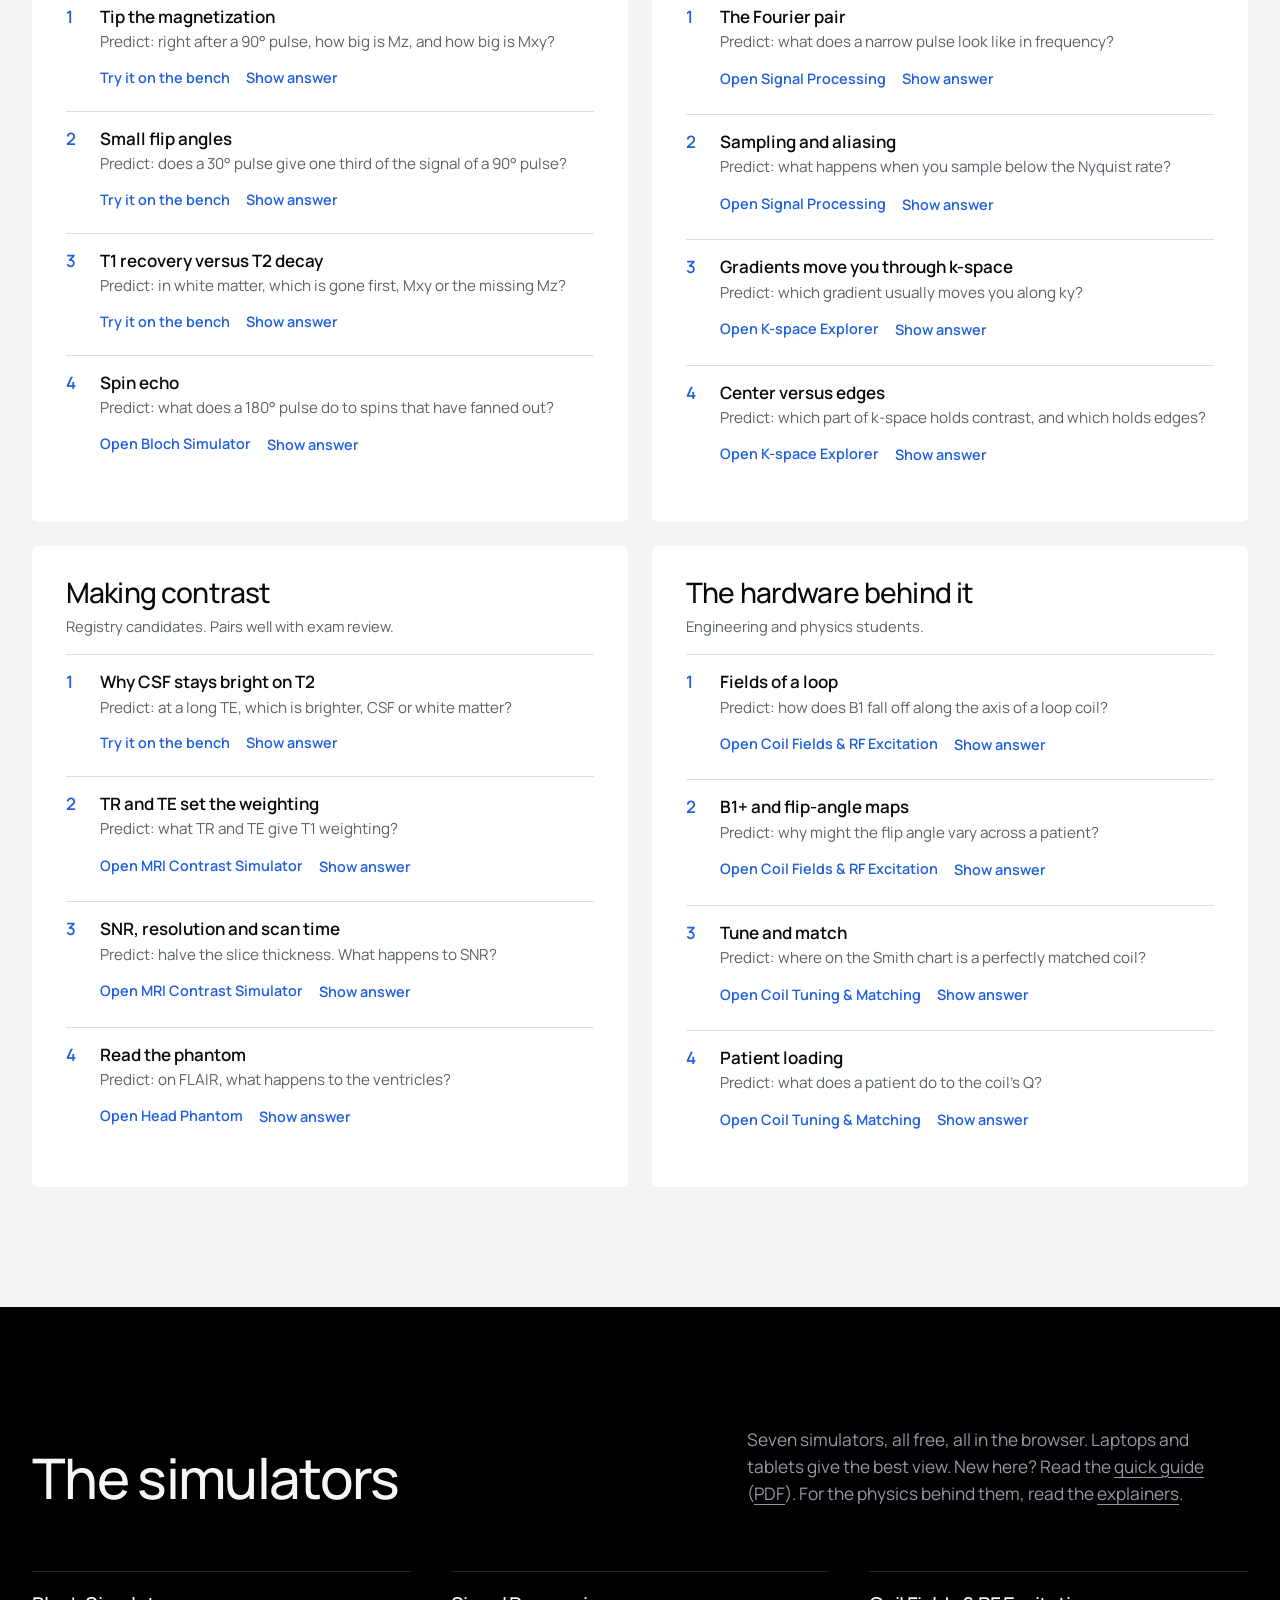
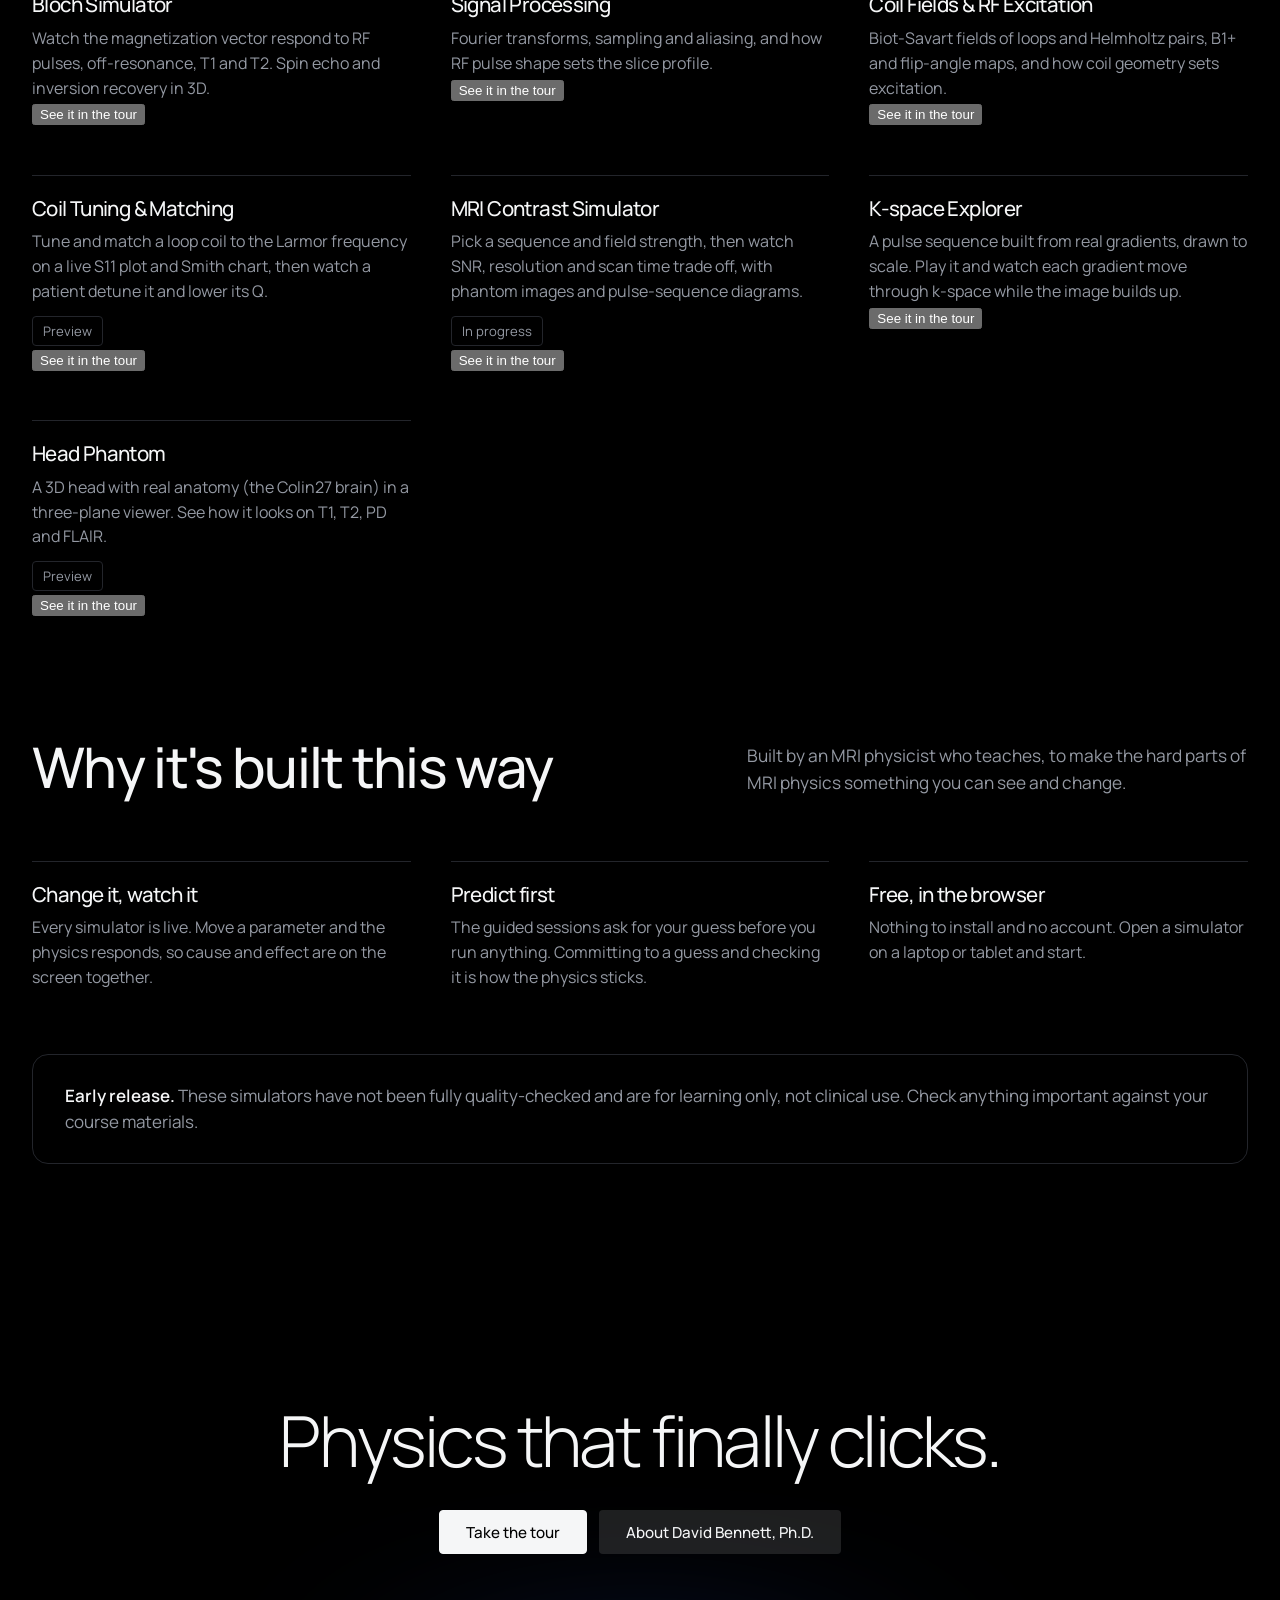
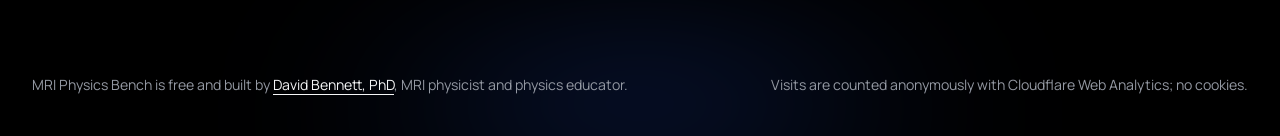
==== commit 6c0f0c0d: "Add an Explainers section and the first explainer: T1 vs T2, and FLAIR New pages /explainers/ and /e" ====
--- a/index.html
+++ b/index.html
@@ -26,6 +26,7 @@
     <a class="site-mid" href="#sessions">Guided sessions</a>
     <a class="site-opt" href="#modules">Simulators</a>
     <a class="site-opt" href="guide/">Quick guide</a>
+    <a class="site-opt" href="explainers/">Explainers</a>
     <a class="site-opt" href="https://davidbennettphd.com">davidbennettphd.com</a>
     <a class="site-pill" href="#tour">Take the tour</a>
   </nav>
@@ -114,7 +115,7 @@
 <section class="sec" id="modules"><div class="wrap">
   <div class="sec-head">
     <h2>The simulators</h2>
-    <p class="lede">Seven simulators, all free, all in the browser. Laptops and tablets give the best view. New here? Read the <a href="guide/">quick guide</a> (<a href="guide/MRI-Physics-Bench-Quick-Guide.pdf">PDF</a>).</p>
+    <p class="lede">Seven simulators, all free, all in the browser. Laptops and tablets give the best view. New here? Read the <a href="guide/">quick guide</a> (<a href="guide/MRI-Physics-Bench-Quick-Guide.pdf">PDF</a>). For the physics behind them, read the <a href="explainers/">explainers</a>.</p>
   </div>
   <div class="grid">
     <div class="mcard"><a href="bloch/"><h3>Bloch Simulator</h3><p>Watch the magnetization vector respond to RF pulses, off-resonance, T1 and T2. Spin echo and inversion recovery in 3D.</p></a><button class="tb" type="button" data-stop="bloch">See it in the tour</button></div>
